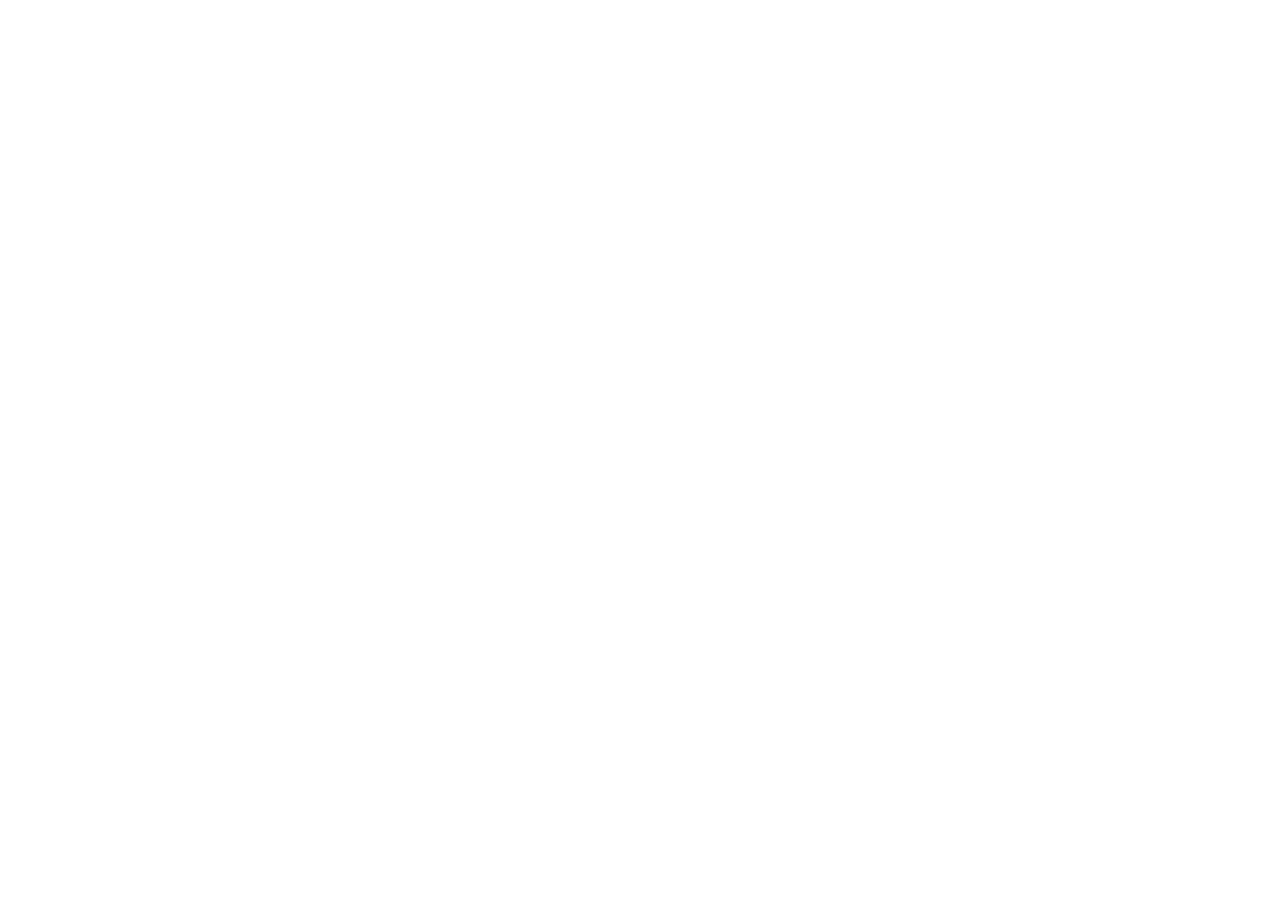
==== src/assets/code/index.html @ c5cf544b "first setup" ====
<!DOCTYPE html>
<html lang="en">
  <head>
    <meta charset="UTF-8" />
    <meta name="viewport" content="width=device-width, initial-scale=1.0" />
    <title>Document</title>
  </head>
  <body></body>
</html>
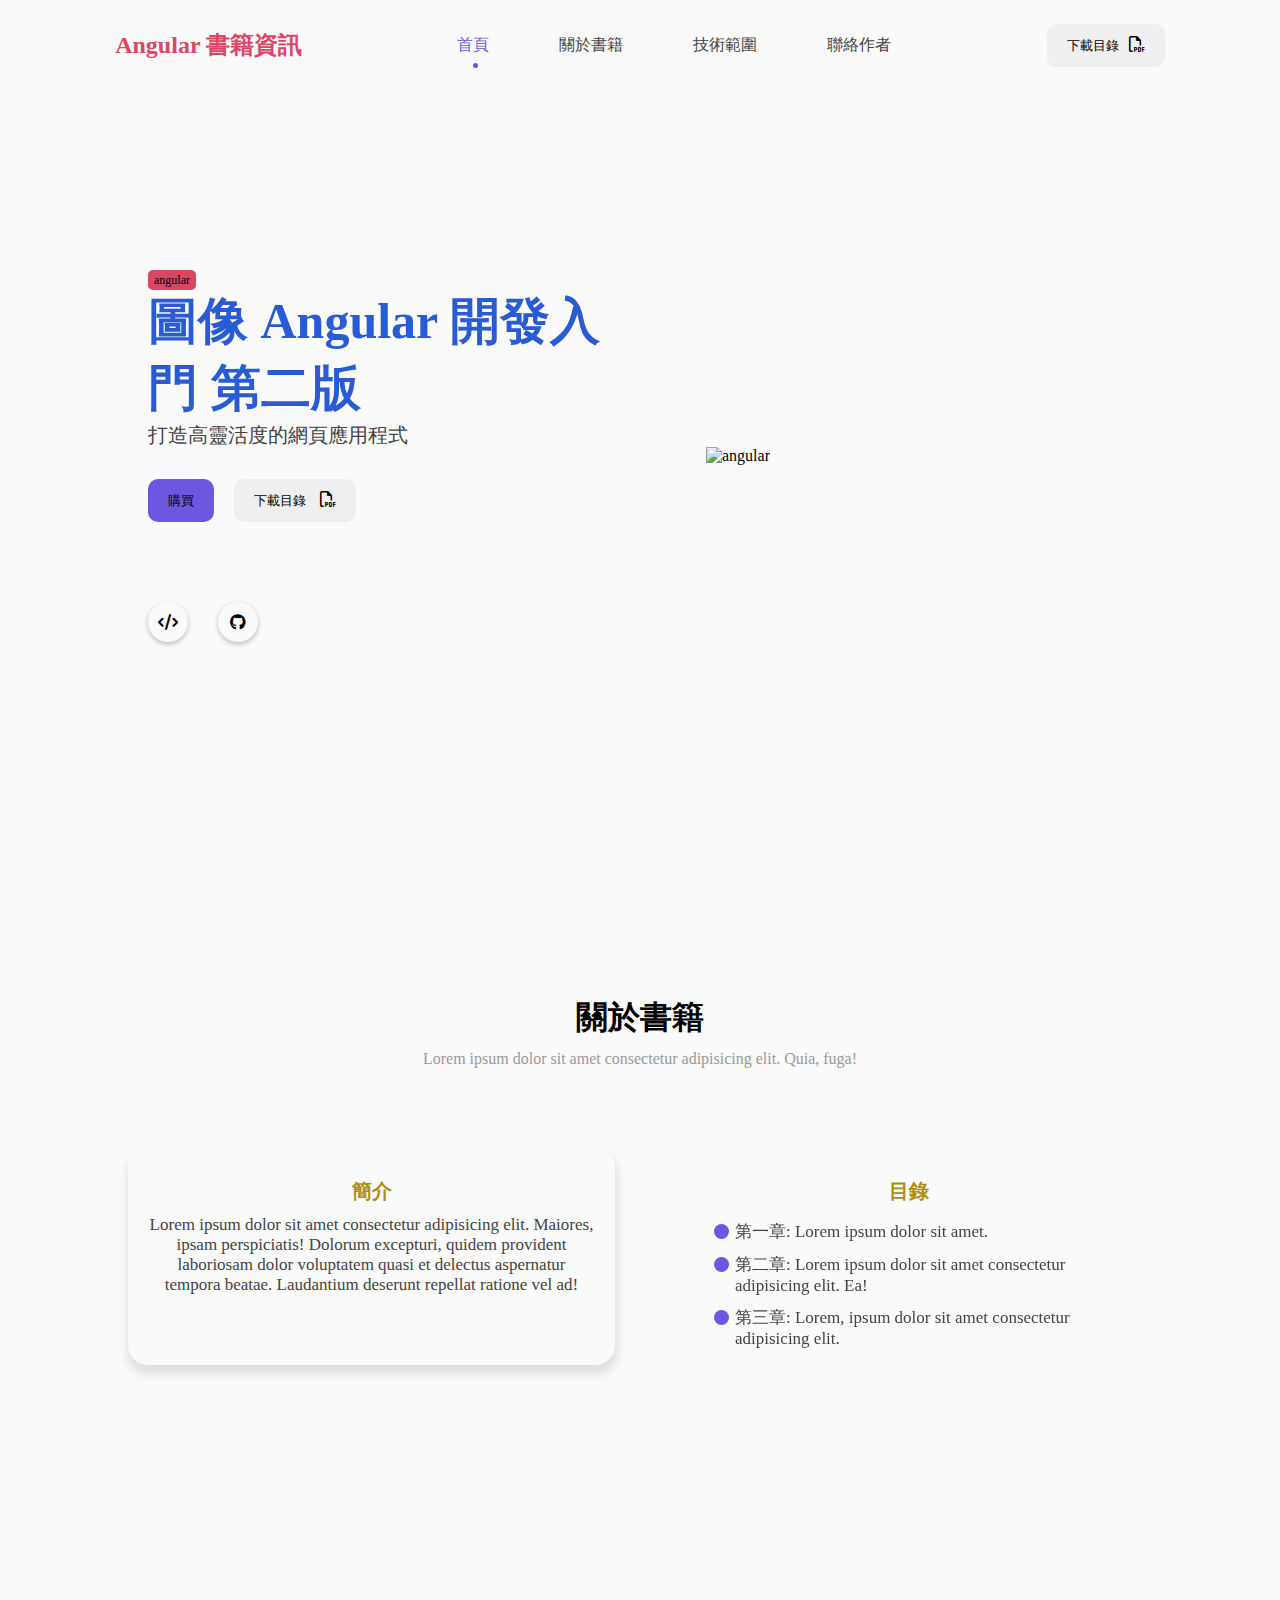
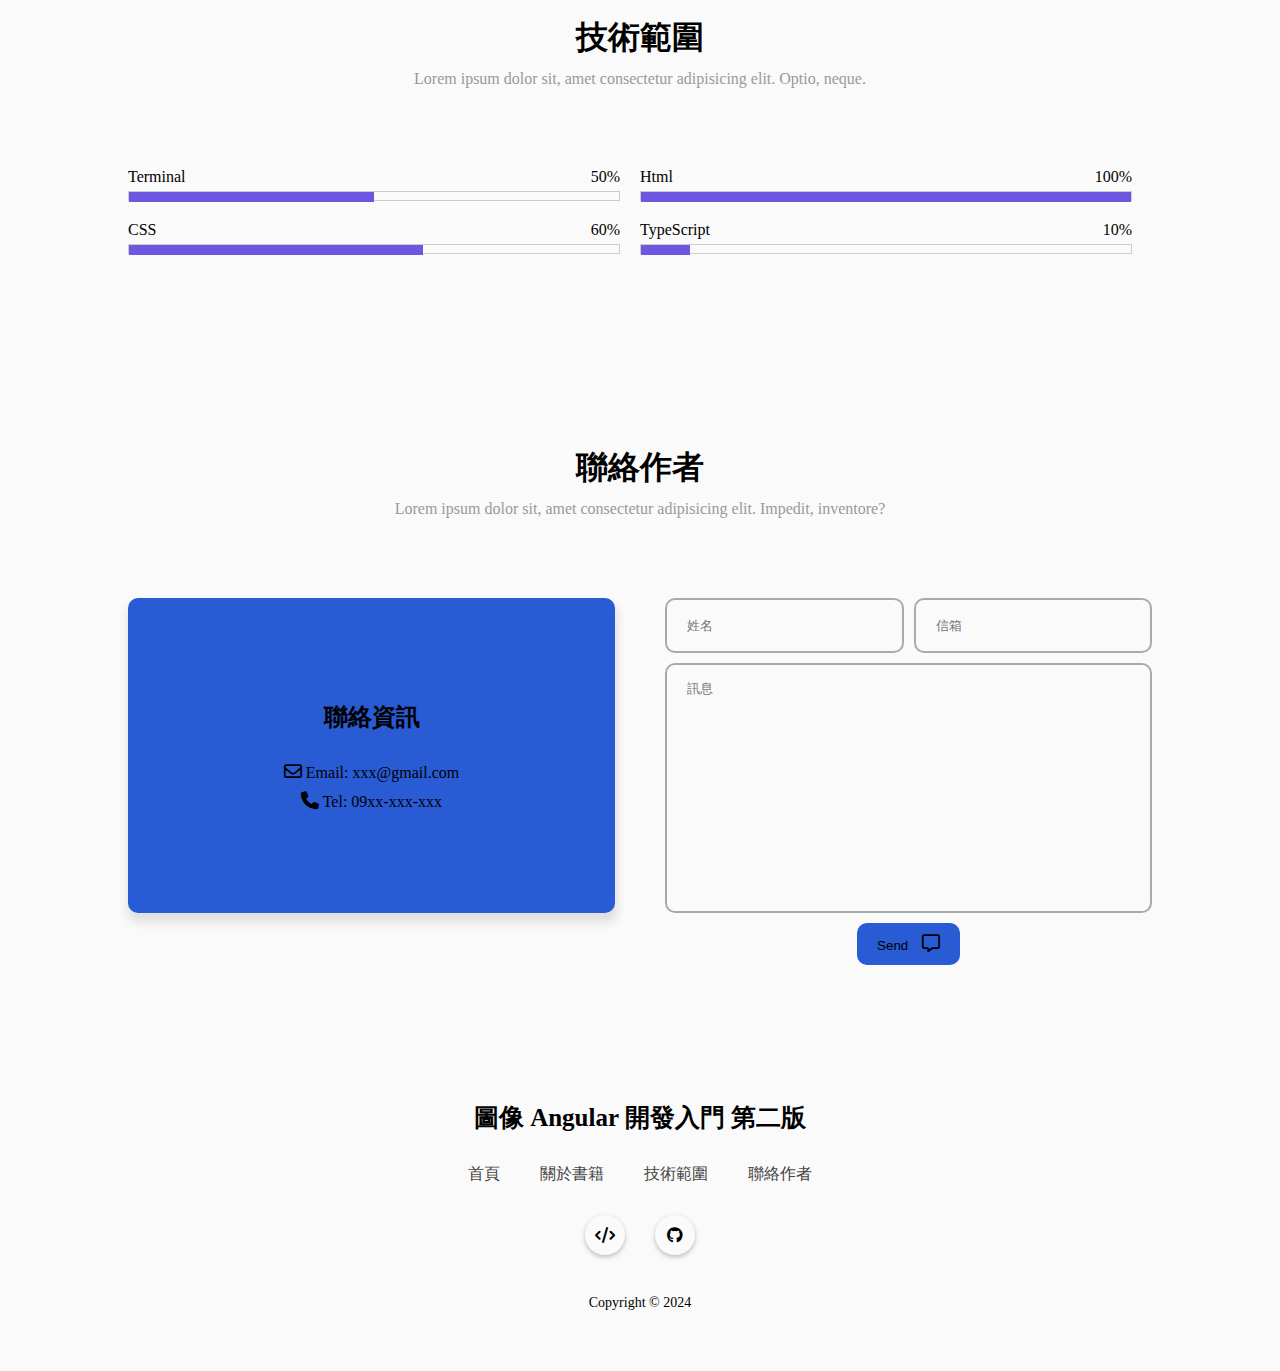
==== commit 010cb323: "copy from 課堂做的code" ====
--- a/src/assets/code/index.html
+++ b/src/assets/code/index.html
@@ -3,7 +3,167 @@
   <head>
     <meta charset="UTF-8" />
     <meta name="viewport" content="width=device-width, initial-scale=1.0" />
-    <title>Document</title>
+    <link rel="stylesheet" href="./style.min.css" />
+    <link rel="stylesheet" href="https://cdnjs.cloudflare.com/ajax/libs/font-awesome/6.6.0/css/all.min.css" />
+    <title>Angular 書籍資訊</title>
   </head>
-  <body></body>
+  <body>
+    <div class="container">
+      <nav id="header">
+        <div class="nav-logo">Angular 書籍資訊</div>
+        <ul class="nav-menu">
+          <li class="nav-item">
+            <a href="#home" class="nav-link active-link">首頁</a>
+          </li>
+          <li class="nav-item">
+            <a href="#book" class="nav-link">關於書籍</a>
+          </li>
+          <li class="nav-item">
+            <a href="#skill" class="nav-link">技術範圍</a>
+          </li>
+          <li class="nav-item">
+            <a href="#contact" class="nav-link">聯絡作者</a>
+          </li>
+        </ul>
+        <div>
+          <button class="btn">下載目錄<i class="fa-regular fa-file-pdf"></i></button>
+        </div>
+      </nav>
+      <main class="wrapper">
+        <section id="home" class="home-box">
+          <div class="home-text">
+            <div class="tag"><span>angular</span></div>
+            <div class="name">圖像 Angular 開發入門 第二版</div>
+            <div class="subtitle">打造高靈活度的網頁應用程式</div>
+            <div class="text-btn">
+              <button type="button" class="btn blue-btn">購買</button>
+              <button type="button" class="btn">下載目錄 <i class="fa-regular fa-file-pdf"></i></button>
+            </div>
+            <div class="icons">
+              <div class="icon"><i class="fa-solid fa-code"></i></div>
+              <div class="icon"><i class="fa-brands fa-github"></i></div>
+            </div>
+          </div>
+          <div class="home-image">
+            <div class="image">
+              <img src="./assets/images/angular.jpg" alt="angular" />
+            </div>
+          </div>
+        </section>
+        <section id="book" class="section">
+          <div class="top-header">
+            <h1>關於書籍</h1>
+            <span>Lorem ipsum dolor sit amet consectetur adipisicing elit. Quia, fuga!</span>
+          </div>
+          <div class="about-container">
+            <div class="introduce">
+              <div class="card">
+                <h3>簡介</h3>
+                <div>
+                  Lorem ipsum dolor sit amet consectetur adipisicing elit. Maiores, ipsam perspiciatis! Dolorum excepturi, quidem provident
+                  laboriosam dolor voluptatem quasi et delectus aspernatur tempora beatae. Laudantium deserunt repellat ratione vel ad!
+                </div>
+              </div>
+            </div>
+            <div class="contents">
+              <div class="list">
+                <h3>目錄</h3>
+                <div class="item">第一章: Lorem ipsum dolor sit amet.</div>
+                <div class="item">第二章: Lorem ipsum dolor sit amet consectetur adipisicing elit. Ea!</div>
+                <div class="item">第三章: Lorem, ipsum dolor sit amet consectetur adipisicing elit.</div>
+              </div>
+            </div>
+          </div>
+        </section>
+        <section id="skill" class="section">
+          <div class="top-header">
+            <h1>技術範圍</h1>
+            <span>Lorem ipsum dolor sit, amet consectetur adipisicing elit. Optio, neque.</span>
+          </div>
+          <div class="skill-container">
+            <div class="skill-item">
+              <span class="skill">
+                <span>Terminal</span>
+                <span>50%</span>
+              </span>
+              <div class="progress-bar-wrap">
+                <div class="progress-bar" style="width: 50%"></div>
+              </div>
+            </div>
+            <div class="skill-item">
+              <span class="skill">
+                <span>Html</span>
+                <span>100%</span>
+              </span>
+              <div class="progress-bar-wrap">
+                <div class="progress-bar" style="width: 100%"></div>
+              </div>
+            </div>
+            <div class="skill-item">
+              <span class="skill">
+                <span>CSS</span>
+                <span>60%</span>
+              </span>
+              <div class="progress-bar-wrap">
+                <div class="progress-bar" style="width: 60%"></div>
+              </div>
+            </div>
+            <div class="skill-item">
+              <span class="skill">
+                <span>TypeScript</span>
+                <span>10%</span>
+              </span>
+              <div class="progress-bar-wrap">
+                <div class="progress-bar" style="width: 10%"></div>
+              </div>
+            </div>
+          </div>
+        </section>
+        <section id="contact" class="section">
+          <div class="top-header">
+            <h1>聯絡作者</h1>
+            <span>Lorem ipsum dolor sit, amet consectetur adipisicing elit. Impedit, inventore?</span>
+          </div>
+          <div class="contact-container">
+            <div class="info">
+              <div class="contact-info">
+                <h2>聯絡資訊</h2>
+                <div><i class="fa-regular fa-envelope"></i> Email: xxx@gmail.com</div>
+                <div><i class="fa-solid fa-phone"></i> Tel: 09xx-xxx-xxx</div>
+              </div>
+            </div>
+            <div class="form">
+              <input type="text" placeholder="姓名" />
+              <input type="email" placeholder="信箱" />
+              <textarea placeholder="訊息"></textarea>
+              <button type="button" class="btn">Send <i class="fa-regular fa-message"></i></button>
+            </div>
+          </div>
+        </section>
+      </main>
+      <footer>
+        <div class="top-footer">圖像 Angular 開發入門 第二版</div>
+        <ul class="footer-menu">
+          <li class="menu-item">
+            <a href="#home">首頁</a>
+          </li>
+          <li class="menu-item">
+            <a href="#book">關於書籍</a>
+          </li>
+          <li class="menu-item">
+            <a href="#skill">技術範圍</a>
+          </li>
+          <li class="menu-item">
+            <a href="#contact">聯絡作者</a>
+          </li>
+        </ul>
+        <div class="footer-icons">
+          <div class="icon"><i class="fa-solid fa-code"></i></div>
+          <div class="icon"><i class="fa-brands fa-github"></i></div>
+        </div>
+        <div class="bottom-footer">Copyright &copy; 2024</div>
+      </footer>
+    </div>
+    <script src="./main.js"></script>
+  </body>
 </html>
--- a/src/assets/code/style.min.css
+++ b/src/assets/code/style.min.css
@@ -0,0 +1 @@
+nav{background-color:var(--body-color);position:fixed;width:100%;height:90px;line-height:90px;padding-inline:9vw;display:flex;justify-content:space-between}nav .nav-logo{font-size:24px;font-weight:600;color:var(--logo-color)}nav ul{display:flex;list-style:none}nav ul .nav-link{text-decoration:none;color:var(--text-color);font-weight:500;padding-inline:15px;margin-inline:20px}nav ul .active-link{position:relative;color:var(--first-color)}nav ul .active-link::after{position:absolute;content:"";width:5px;height:5px;background-color:var(--first-color);left:50%;bottom:-15px;border-radius:50%}.btn{font-weight:500;padding:12px 20px;background-color:#efefef;border:none;border-radius:10px;cursor:pointer}.btn:hover{background-color:var(--second-color);color:var(--withe-color)}.btn>i{margin-left:10px}.home-text{padding-left:20px;min-height:80vh;width:50%;display:flex;flex-direction:column;justify-content:center}.home-text .tag>span{background-color:var(--logo-color);color:var(--white-color);padding:3px 6px;font-size:12px;border-radius:5px}.home-text .name{font-size:50px;font-weight:600;color:var(--third-color)}.home-text .subtitle{font-size:20px;margin-bottom:30px;color:var(--text-color)}.home-text .text-btn{display:flex;gap:20px}.home-text .text-btn>.blue-btn{background-color:var(--first-color);color:var(--white-color)}.home-text .text-btn>.blue-btn:hover{background-color:var(--first-color-hover)}.home-text .icons{display:flex;margin-top:5em;gap:30px}.home-image{display:flex;justify-content:right;align-items:center;width:50%;min-height:80vh}.home-image .image{width:380px;margin:0 auto;overflow:hidden}.home-image .image img{width:380px}.about-container{display:flex;justify-content:space-between;width:100%;gap:50px}.about-container .introduce,.about-container .contents{width:50%}.about-container h3{margin-bottom:10px;font-size:20px;font-weight:600;color:var(--second-color)}.about-container .card{display:flex;align-items:center;flex-direction:column;padding:30px 20px 70px;width:100%;background-color:var(--white-color);border-radius:20px;box-shadow:1px 8px 10px 2px var(--first-shadow-color)}.about-container .card div{text-align:center;font-size:17px;color:var(--text-color)}.about-container .list{display:flex;flex-direction:column;padding:30px 65px 70px;width:100%}.about-container .list h3{text-align:center}.about-container .list .item{font-size:17px;padding:5px;color:var(--text-color);position:relative}.about-container .list .item::before{box-sizing:border-box;content:"";position:absolute;top:9px;left:-16px;width:15px;height:15px;border-radius:50px;background-color:var(--first-color)}.skill-container{display:flex;width:100%;gap:20px;flex-wrap:wrap}.skill-container .skill-item{flex-basis:calc(50% - 20px);display:flex;flex-direction:column;gap:5px}.skill-container .skill-item .skill{display:flex;justify-content:space-between;align-items:center}.skill-container .skill-item .progress-bar-wrap{height:10px;border:1px solid #ccc}.skill-container .skill-item .progress-bar-wrap .progress-bar{height:10px;background-color:var(--first-color)}.contact-container{display:flex;justify-content:space-between;width:100%;gap:50px}.contact-container .info,.contact-container .form{width:50%}.contact-container .contact-info{display:flex;flex-direction:column;justify-content:center;align-items:center;padding:20px 30px;width:100%;height:315px;background-color:var(--third-color);color:var(--white-color);border-radius:10px;gap:10px;box-shadow:1px 8px 10px 2px var(--first-shadow-color)}.contact-container .contact-info>h2{margin-bottom:20px}.contact-container .contact-info i{font-size:18px}.contact-container .form{display:grid;grid-template-columns:repeat(2, 1fr);grid-template-rows:55px 250px 1fr;gap:10px}.contact-container .form input,.contact-container .form textarea{background:rgba(0,0,0,0);border:2px solid #aaa;border-radius:10px;padding:15px 20px;outline:none}.contact-container .form input{padding:15px 20px}.contact-container .form textarea{grid-column:1/3;resize:none}.contact-container .form .btn{margin:0 auto;grid-column:1/3;background-color:var(--third-color);color:var(--white-color)}.contact-container .form .btn i{font-size:18px}footer{display:flex;justify-content:center;align-items:center;flex-direction:column;row-gap:30px;padding-block:40px 60px}footer .top-footer{font-size:25px;font-weight:600}footer .footer-menu{display:flex}footer .footer-menu .menu-item{list-style:none}footer .footer-menu .menu-item a{text-decoration:none;color:var(--text-color);font-weight:500;margin-inline:20px}footer .footer-icons{display:flex;gap:30px}footer .bottom-footer{font-size:14px;margin-top:10px}:root{--body-color: rgb(250, 250, 250);--logo-color: rgb(218, 70, 102);--withe-color: rgb(255, 255, 255);--text-color: rgb(68, 68, 68);--first-color: rgb(110, 87, 224);--first-color-hover: rgb(40, 91, 212);--first-shadow-color: rgba(0, 0, 0, 0.1);--second-color: rgb(170, 142, 18);--third-color: rgb(40, 91, 212)}html{scroll-behavior:smooth}body{background-color:var(--body-color)}body .container{width:100%}*{margin:0;padding:0;box-sizing:border-box}.wrapper{padding-inline:10vw}.wrapper .home-box{display:flex;padding-block:6em;height:100vh;min-height:700px}.wrapper .section{padding-block:6em}.wrapper .section .top-header{text-align:center;margin-bottom:5em}.wrapper .section .top-header h1{font-weight:600;margin-bottom:10px}.wrapper .section .top-header span{color:#999}i{font-size:16px}.icon{display:flex;justify-content:center;align-items:center;width:40px;height:40px;border-radius:50%;box-shadow:0px 2px 5px 0px rgba(0,0,0,.25);cursor:pointer}/*# sourceMappingURL=style.min.css.map */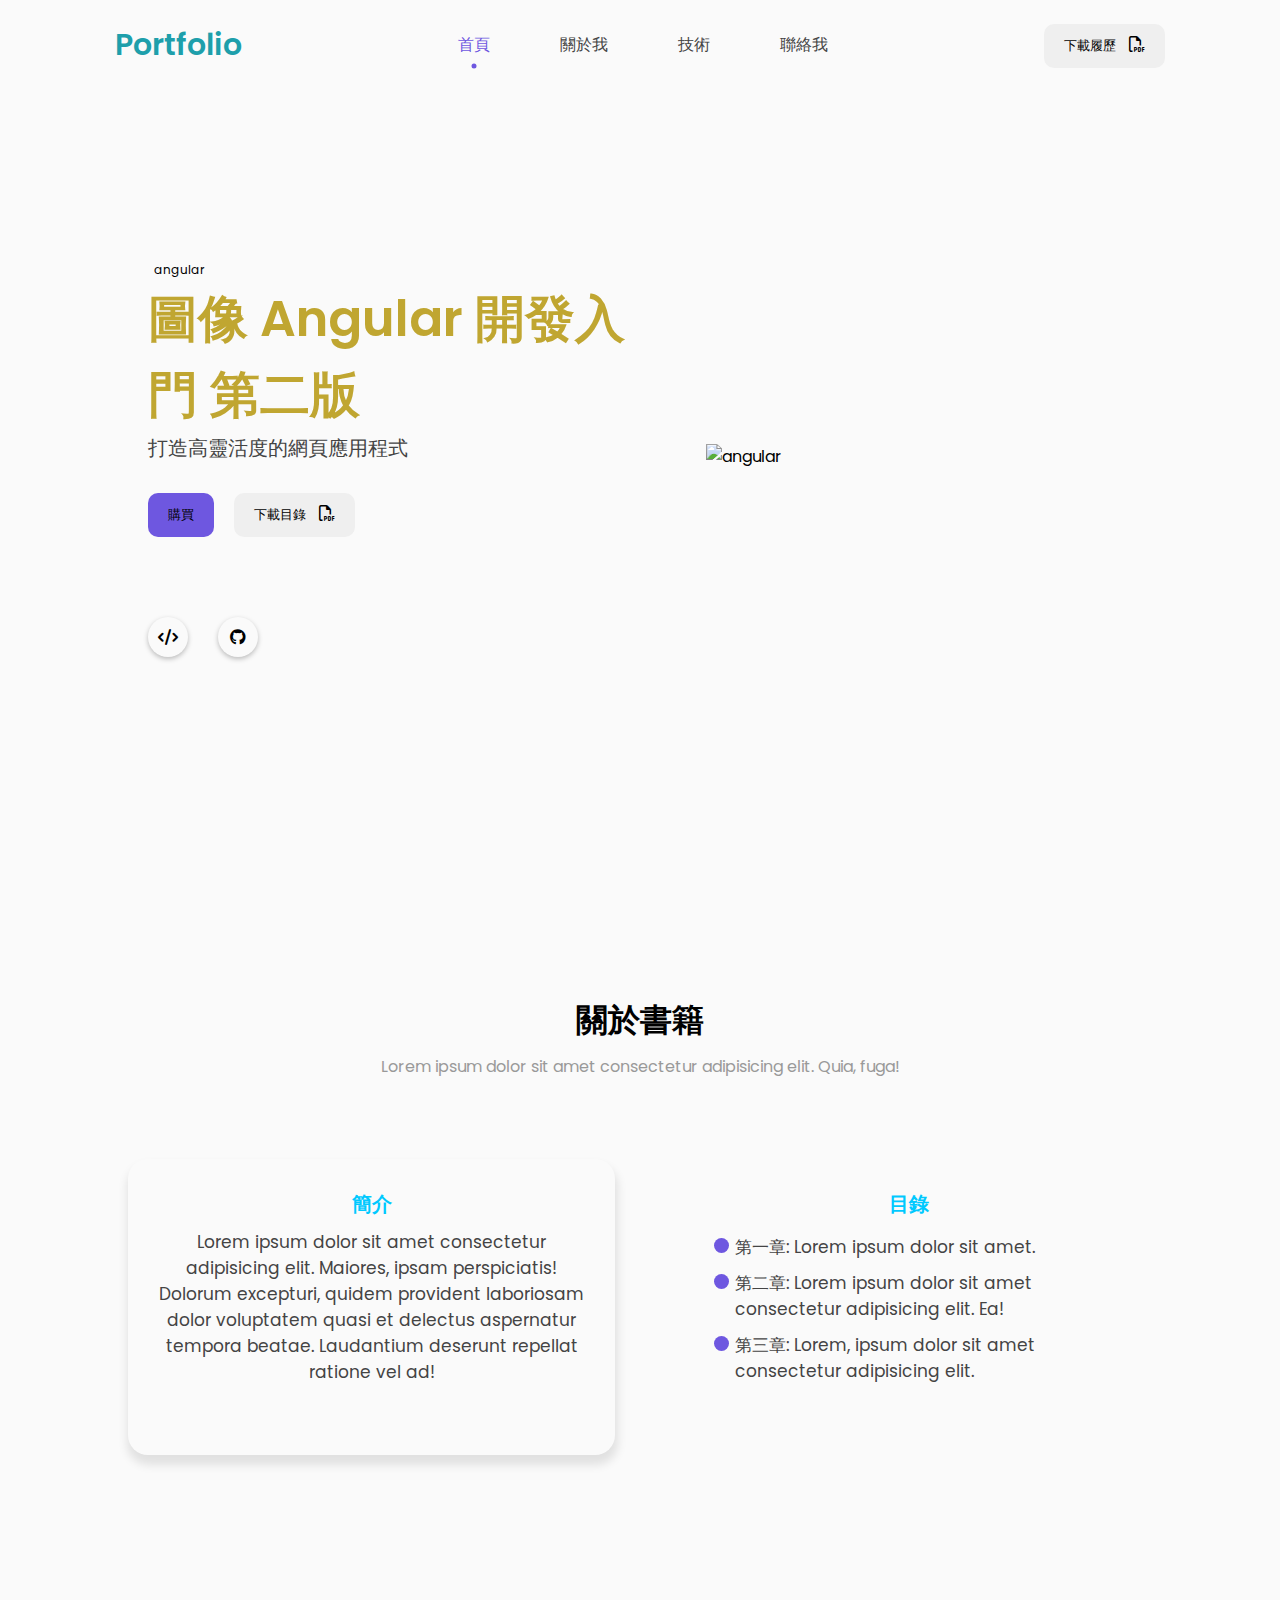
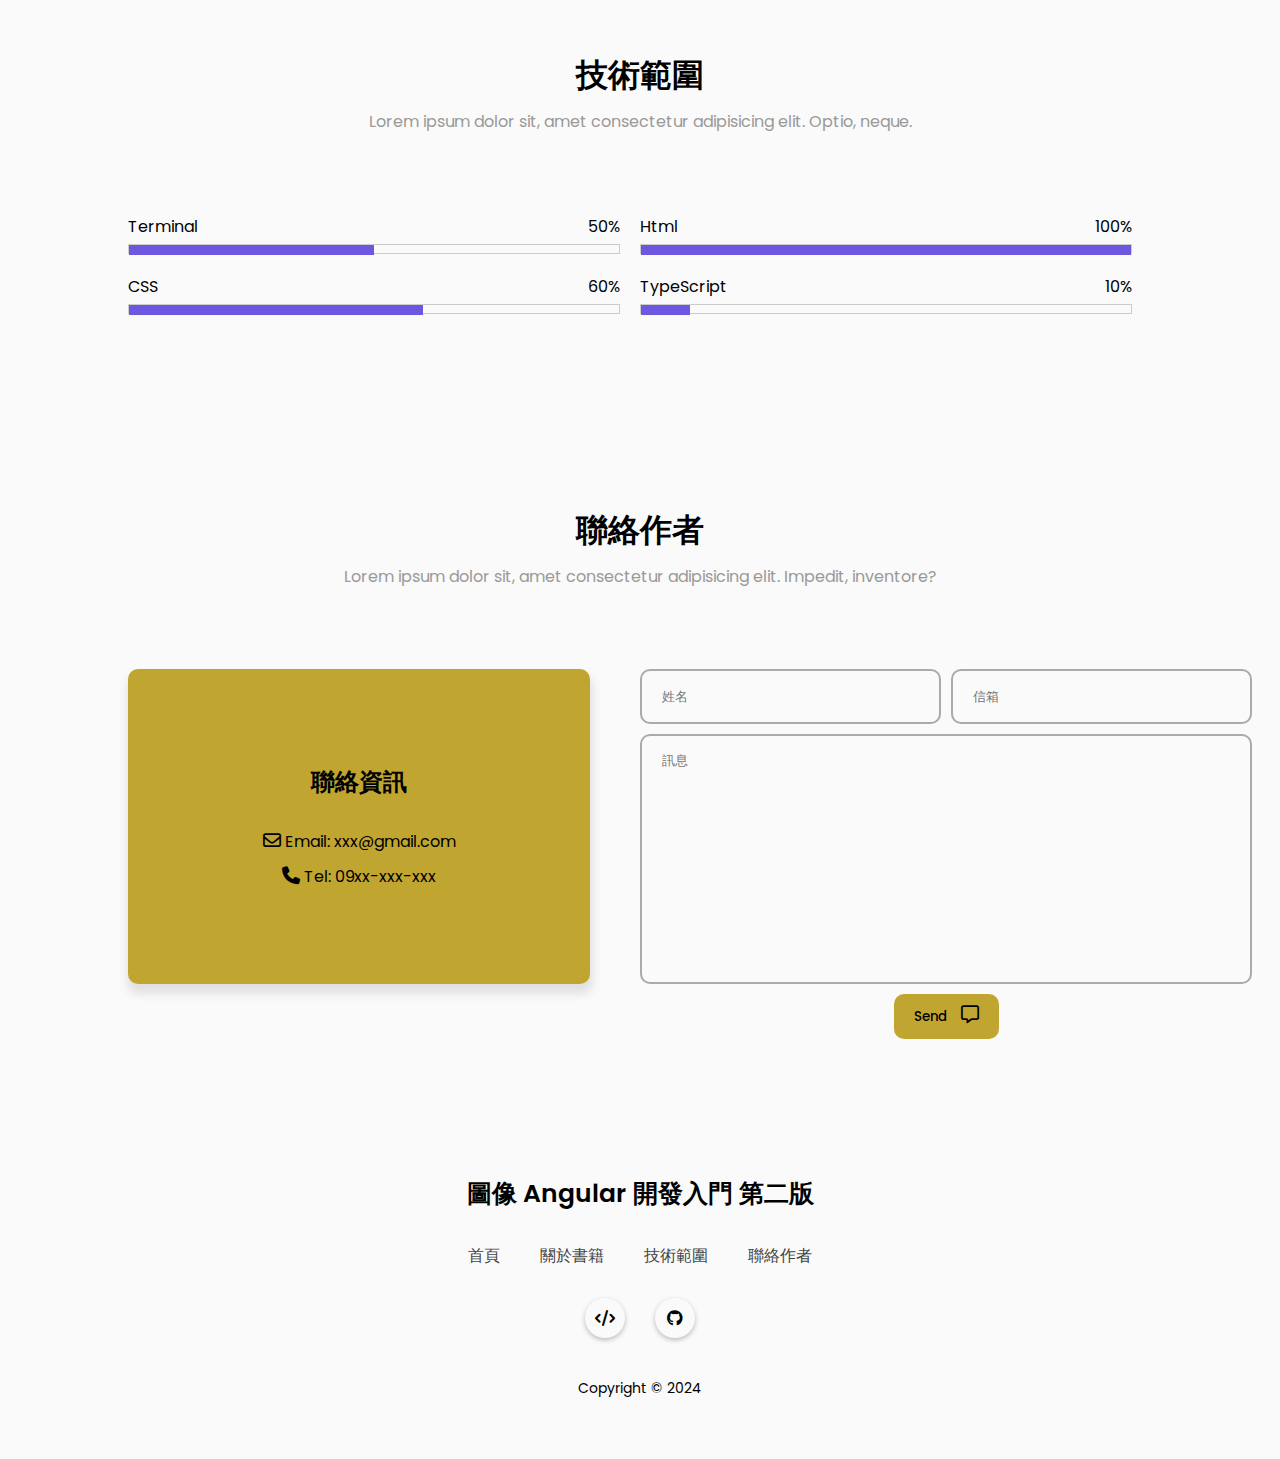
==== commit b6d23d23: "導覽列" ====
--- a/src/assets/code/index.html
+++ b/src/assets/code/index.html
@@ -5,28 +5,32 @@
     <meta name="viewport" content="width=device-width, initial-scale=1.0" />
     <link rel="stylesheet" href="./style.min.css" />
     <link rel="stylesheet" href="https://cdnjs.cloudflare.com/ajax/libs/font-awesome/6.6.0/css/all.min.css" />
-    <title>Angular 書籍資訊</title>
+    <title>張韶芸個人網站</title>
   </head>
   <body>
     <div class="container">
       <nav id="header">
-        <div class="nav-logo">Angular 書籍資訊</div>
-        <ul class="nav-menu">
-          <li class="nav-item">
-            <a href="#home" class="nav-link active-link">首頁</a>
-          </li>
-          <li class="nav-item">
-            <a href="#book" class="nav-link">關於書籍</a>
-          </li>
-          <li class="nav-item">
-            <a href="#skill" class="nav-link">技術範圍</a>
-          </li>
-          <li class="nav-item">
-            <a href="#contact" class="nav-link">聯絡作者</a>
-          </li>
-        </ul>
+        <div class="nav-logo">
+          <p class="nav-name">Portfolio</p>
+        </div>
         <div>
-          <button class="btn">下載目錄<i class="fa-regular fa-file-pdf"></i></button>
+          <ul class="nav-menu">
+            <li class="nav-item">
+              <a href="#home" class="nav-link active-link">首頁</a>
+            </li>
+            <li class="nav-item">
+              <a href="#book" class="nav-link">關於我</a>
+            </li>
+            <li class="nav-item">
+              <a href="#skill" class="nav-link">技術</a>
+            </li>
+            <li class="nav-item">
+              <a href="#contact" class="nav-link">聯絡我</a>
+            </li>
+          </ul>
+        </div>
+        <div class="nav-button">
+          <button class="btn">下載履歷 <i class="fa-regular fa-file-pdf"></i></button>
         </div>
       </nav>
       <main class="wrapper">
--- a/src/assets/code/style.min.css
+++ b/src/assets/code/style.min.css
@@ -1 +1 @@
-nav{background-color:var(--body-color);position:fixed;width:100%;height:90px;line-height:90px;padding-inline:9vw;display:flex;justify-content:space-between}nav .nav-logo{font-size:24px;font-weight:600;color:var(--logo-color)}nav ul{display:flex;list-style:none}nav ul .nav-link{text-decoration:none;color:var(--text-color);font-weight:500;padding-inline:15px;margin-inline:20px}nav ul .active-link{position:relative;color:var(--first-color)}nav ul .active-link::after{position:absolute;content:"";width:5px;height:5px;background-color:var(--first-color);left:50%;bottom:-15px;border-radius:50%}.btn{font-weight:500;padding:12px 20px;background-color:#efefef;border:none;border-radius:10px;cursor:pointer}.btn:hover{background-color:var(--second-color);color:var(--withe-color)}.btn>i{margin-left:10px}.home-text{padding-left:20px;min-height:80vh;width:50%;display:flex;flex-direction:column;justify-content:center}.home-text .tag>span{background-color:var(--logo-color);color:var(--white-color);padding:3px 6px;font-size:12px;border-radius:5px}.home-text .name{font-size:50px;font-weight:600;color:var(--third-color)}.home-text .subtitle{font-size:20px;margin-bottom:30px;color:var(--text-color)}.home-text .text-btn{display:flex;gap:20px}.home-text .text-btn>.blue-btn{background-color:var(--first-color);color:var(--white-color)}.home-text .text-btn>.blue-btn:hover{background-color:var(--first-color-hover)}.home-text .icons{display:flex;margin-top:5em;gap:30px}.home-image{display:flex;justify-content:right;align-items:center;width:50%;min-height:80vh}.home-image .image{width:380px;margin:0 auto;overflow:hidden}.home-image .image img{width:380px}.about-container{display:flex;justify-content:space-between;width:100%;gap:50px}.about-container .introduce,.about-container .contents{width:50%}.about-container h3{margin-bottom:10px;font-size:20px;font-weight:600;color:var(--second-color)}.about-container .card{display:flex;align-items:center;flex-direction:column;padding:30px 20px 70px;width:100%;background-color:var(--white-color);border-radius:20px;box-shadow:1px 8px 10px 2px var(--first-shadow-color)}.about-container .card div{text-align:center;font-size:17px;color:var(--text-color)}.about-container .list{display:flex;flex-direction:column;padding:30px 65px 70px;width:100%}.about-container .list h3{text-align:center}.about-container .list .item{font-size:17px;padding:5px;color:var(--text-color);position:relative}.about-container .list .item::before{box-sizing:border-box;content:"";position:absolute;top:9px;left:-16px;width:15px;height:15px;border-radius:50px;background-color:var(--first-color)}.skill-container{display:flex;width:100%;gap:20px;flex-wrap:wrap}.skill-container .skill-item{flex-basis:calc(50% - 20px);display:flex;flex-direction:column;gap:5px}.skill-container .skill-item .skill{display:flex;justify-content:space-between;align-items:center}.skill-container .skill-item .progress-bar-wrap{height:10px;border:1px solid #ccc}.skill-container .skill-item .progress-bar-wrap .progress-bar{height:10px;background-color:var(--first-color)}.contact-container{display:flex;justify-content:space-between;width:100%;gap:50px}.contact-container .info,.contact-container .form{width:50%}.contact-container .contact-info{display:flex;flex-direction:column;justify-content:center;align-items:center;padding:20px 30px;width:100%;height:315px;background-color:var(--third-color);color:var(--white-color);border-radius:10px;gap:10px;box-shadow:1px 8px 10px 2px var(--first-shadow-color)}.contact-container .contact-info>h2{margin-bottom:20px}.contact-container .contact-info i{font-size:18px}.contact-container .form{display:grid;grid-template-columns:repeat(2, 1fr);grid-template-rows:55px 250px 1fr;gap:10px}.contact-container .form input,.contact-container .form textarea{background:rgba(0,0,0,0);border:2px solid #aaa;border-radius:10px;padding:15px 20px;outline:none}.contact-container .form input{padding:15px 20px}.contact-container .form textarea{grid-column:1/3;resize:none}.contact-container .form .btn{margin:0 auto;grid-column:1/3;background-color:var(--third-color);color:var(--white-color)}.contact-container .form .btn i{font-size:18px}footer{display:flex;justify-content:center;align-items:center;flex-direction:column;row-gap:30px;padding-block:40px 60px}footer .top-footer{font-size:25px;font-weight:600}footer .footer-menu{display:flex}footer .footer-menu .menu-item{list-style:none}footer .footer-menu .menu-item a{text-decoration:none;color:var(--text-color);font-weight:500;margin-inline:20px}footer .footer-icons{display:flex;gap:30px}footer .bottom-footer{font-size:14px;margin-top:10px}:root{--body-color: rgb(250, 250, 250);--logo-color: rgb(218, 70, 102);--withe-color: rgb(255, 255, 255);--text-color: rgb(68, 68, 68);--first-color: rgb(110, 87, 224);--first-color-hover: rgb(40, 91, 212);--first-shadow-color: rgba(0, 0, 0, 0.1);--second-color: rgb(170, 142, 18);--third-color: rgb(40, 91, 212)}html{scroll-behavior:smooth}body{background-color:var(--body-color)}body .container{width:100%}*{margin:0;padding:0;box-sizing:border-box}.wrapper{padding-inline:10vw}.wrapper .home-box{display:flex;padding-block:6em;height:100vh;min-height:700px}.wrapper .section{padding-block:6em}.wrapper .section .top-header{text-align:center;margin-bottom:5em}.wrapper .section .top-header h1{font-weight:600;margin-bottom:10px}.wrapper .section .top-header span{color:#999}i{font-size:16px}.icon{display:flex;justify-content:center;align-items:center;width:40px;height:40px;border-radius:50%;box-shadow:0px 2px 5px 0px rgba(0,0,0,.25);cursor:pointer}/*# sourceMappingURL=style.min.css.map */+@import"https://fonts.googleapis.com/css2?family=Poppins:wght@400;500;600;700&display=swap";nav{position:fixed;display:flex;justify-content:space-between;width:100%;height:90px;line-height:90px;background-color:var(--body-color);padding-inline:9vw;transition:.3s;z-index:100}nav .nav-logo{position:relative}nav .nav-logo span{position:absolute;top:-15px;right:20px;font-size:5em;color:var(--text-color)}nav .nav-name{font-size:30px;font-weight:600;color:var(--text-color-second)}nav ul{display:flex;list-style:none;position:relative}nav ul .nav-link{text-decoration:none;color:var(--text-color);font-weight:500;padding-inline:15px;margin-inline:20px}nav ul .active-link{position:relative;color:var(--first-color);transition:.3}nav ul .active-link::after{content:"";position:absolute;left:50%;bottom:-15px;transform:translate(-50%, -50%);width:5px;height:5px;background-color:var(--first-color);border-radius:50%}.btn{font-weight:500;padding:12px 20px;background-color:#efefef;border:none;border-radius:10px;cursor:pointer;transition:.4s}.btn:hover{background-color:var(--second-color);color:var(--withe-color)}.btn>i{margin-left:10px}.home-text{padding-left:20px;min-height:80vh;width:50%;display:flex;flex-direction:column;justify-content:center}.home-text .tag>span{background-color:var(--logo-color);color:var(--white-color);padding:3px 6px;font-size:12px;border-radius:5px}.home-text .name{font-size:50px;font-weight:600;color:var(--third-color)}.home-text .subtitle{font-size:20px;margin-bottom:30px;color:var(--text-color)}.home-text .text-btn{display:flex;gap:20px}.home-text .text-btn>.blue-btn{background-color:var(--first-color);color:var(--white-color)}.home-text .text-btn>.blue-btn:hover{background-color:var(--first-color-hover)}.home-text .icons{display:flex;margin-top:5em;gap:30px}.home-image{display:flex;justify-content:right;align-items:center;width:50%;min-height:80vh}.home-image .image{width:380px;margin:0 auto;overflow:hidden}.home-image .image img{width:380px}.about-container{display:flex;justify-content:space-between;width:100%;gap:50px}.about-container .introduce,.about-container .contents{width:50%}.about-container h3{margin-bottom:10px;font-size:20px;font-weight:600;color:var(--second-color)}.about-container .card{display:flex;align-items:center;flex-direction:column;padding:30px 20px 70px;width:100%;background-color:var(--white-color);border-radius:20px;box-shadow:1px 8px 10px 2px var(--first-shadow-color)}.about-container .card div{text-align:center;font-size:17px;color:var(--text-color)}.about-container .list{display:flex;flex-direction:column;padding:30px 65px 70px;width:100%}.about-container .list h3{text-align:center}.about-container .list .item{font-size:17px;padding:5px;color:var(--text-color);position:relative}.about-container .list .item::before{box-sizing:border-box;content:"";position:absolute;top:9px;left:-16px;width:15px;height:15px;border-radius:50px;background-color:var(--first-color)}.skill-container{display:flex;width:100%;gap:20px;flex-wrap:wrap}.skill-container .skill-item{flex-basis:calc(50% - 20px);display:flex;flex-direction:column;gap:5px}.skill-container .skill-item .skill{display:flex;justify-content:space-between;align-items:center}.skill-container .skill-item .progress-bar-wrap{height:10px;border:1px solid #ccc}.skill-container .skill-item .progress-bar-wrap .progress-bar{height:10px;background-color:var(--first-color)}.contact-container{display:flex;justify-content:space-between;width:100%;gap:50px}.contact-container .info,.contact-container .form{width:50%}.contact-container .contact-info{display:flex;flex-direction:column;justify-content:center;align-items:center;padding:20px 30px;width:100%;height:315px;background-color:var(--third-color);color:var(--white-color);border-radius:10px;gap:10px;box-shadow:1px 8px 10px 2px var(--first-shadow-color)}.contact-container .contact-info>h2{margin-bottom:20px}.contact-container .contact-info i{font-size:18px}.contact-container .form{display:grid;grid-template-columns:repeat(2, 1fr);grid-template-rows:55px 250px 1fr;gap:10px}.contact-container .form input,.contact-container .form textarea{background:rgba(0,0,0,0);border:2px solid #aaa;border-radius:10px;padding:15px 20px;outline:none}.contact-container .form input{padding:15px 20px}.contact-container .form textarea{grid-column:1/3;resize:none}.contact-container .form .btn{margin:0 auto;grid-column:1/3;background-color:var(--third-color);color:var(--white-color)}.contact-container .form .btn i{font-size:18px}footer{display:flex;justify-content:center;align-items:center;flex-direction:column;row-gap:30px;padding-block:40px 60px}footer .top-footer{font-size:25px;font-weight:600}footer .footer-menu{display:flex}footer .footer-menu .menu-item{list-style:none}footer .footer-menu .menu-item a{text-decoration:none;color:var(--text-color);font-weight:500;margin-inline:20px}footer .footer-icons{display:flex;gap:30px}footer .bottom-footer{font-size:14px;margin-top:10px}:root{--body-color: rgb(250, 250, 250);--withe-color: rgb(255, 255, 255);--text-color: rgb(68, 68, 68);--text-color-second: rgb(30, 159, 171);--first-color: rgb(110, 87, 224);--first-color-hover: rgb(40, 91, 212);--first-shadow-color: rgba(0, 0, 0, 0.1);--second-color: rgb(0, 201, 255);--third-color: rgb(192, 166, 49)}*{margin:0;padding:0;box-sizing:border-box;font-family:"Poppins",sans-serif}html{scroll-behavior:smooth}::-webkit-scrollbar{width:10px;border-radius:25px}::-webkit-scrollbar-track{background:#f1f1f1}::-webkit-scrollbar-thumb{background:#ccc;border-radius:30px}::-webkit-scrollbar-thumb:hover{background:#bbb}body{background-color:var(--body-color)}body .container{width:100%}*{margin:0;padding:0;box-sizing:border-box}.wrapper{padding-inline:10vw}.wrapper .home-box{display:flex;padding-block:6em;height:100vh;min-height:700px}.wrapper .section{padding-block:6em}.wrapper .section .top-header{text-align:center;margin-bottom:5em}.wrapper .section .top-header h1{font-weight:600;margin-bottom:10px}.wrapper .section .top-header span{color:#999}i{font-size:16px}.icon{display:flex;justify-content:center;align-items:center;width:40px;height:40px;border-radius:50%;box-shadow:0px 2px 5px 0px rgba(0,0,0,.25);cursor:pointer}/*# sourceMappingURL=style.min.css.map */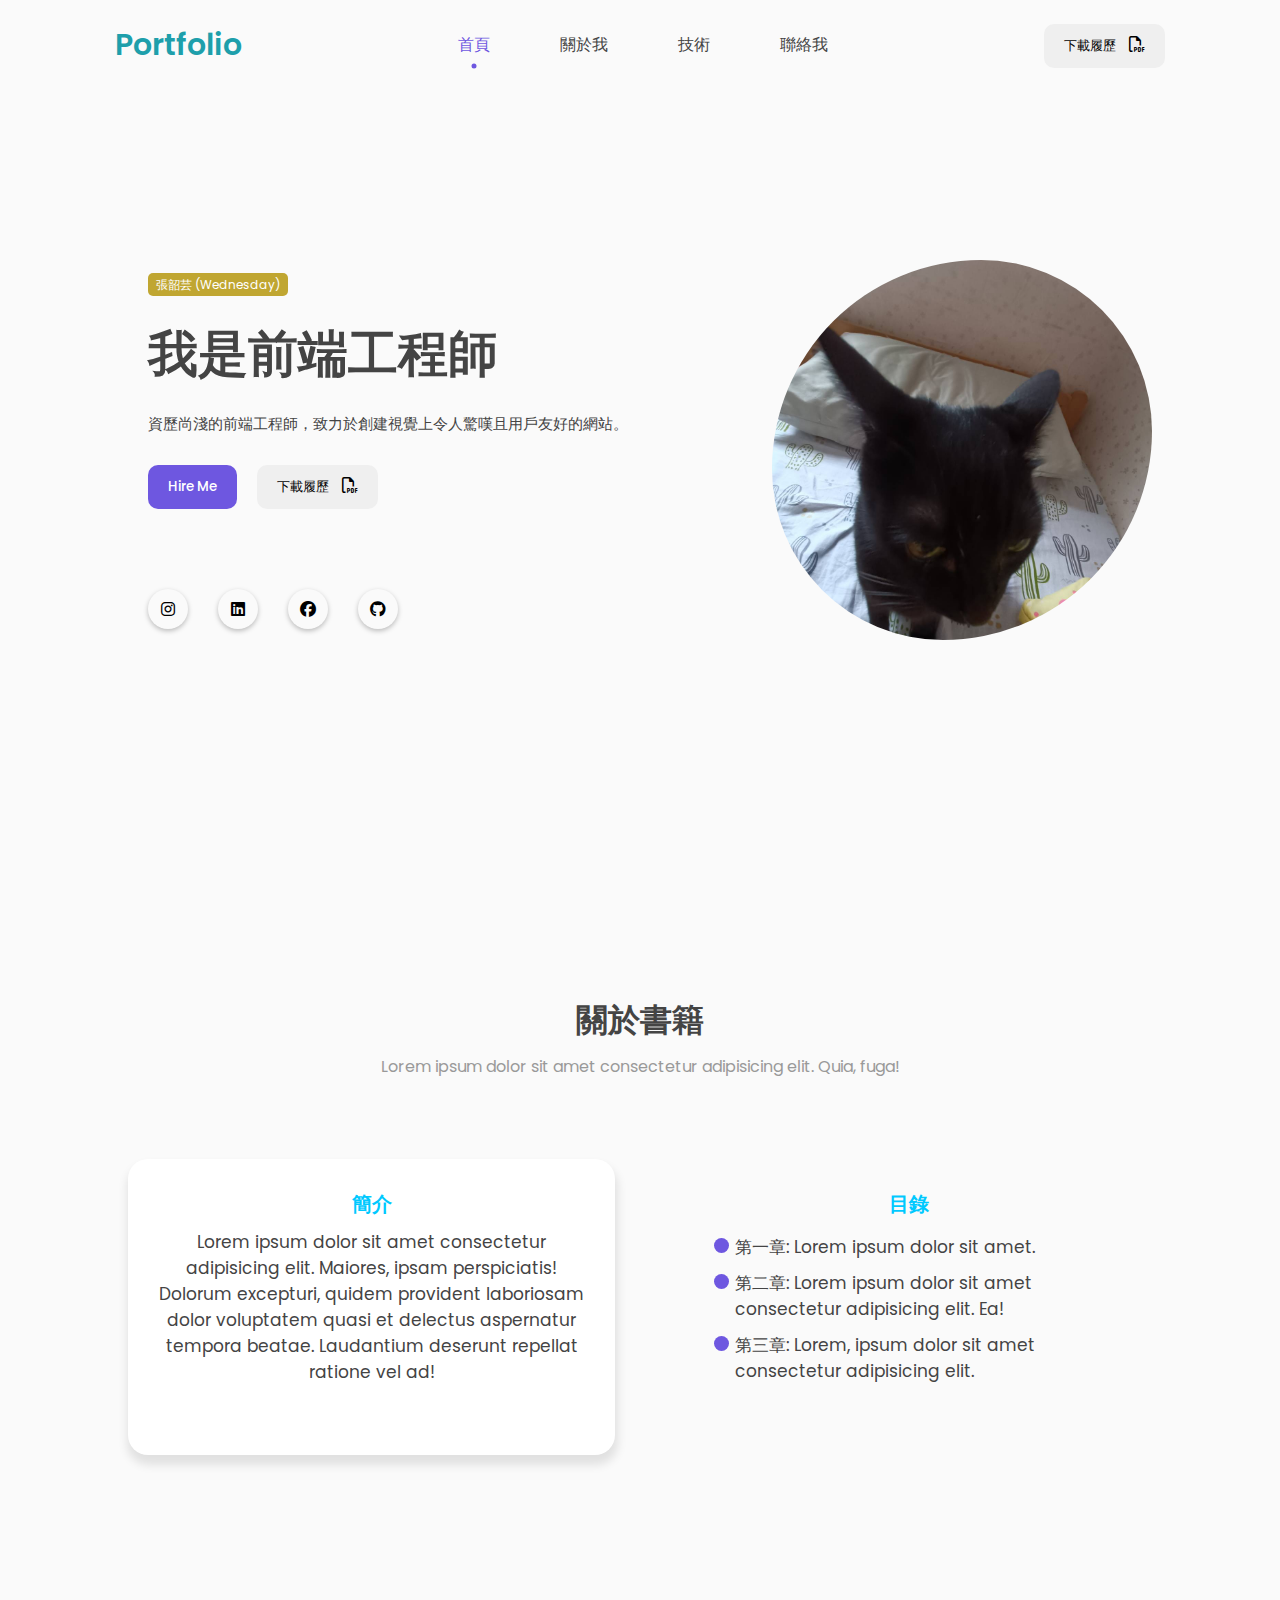
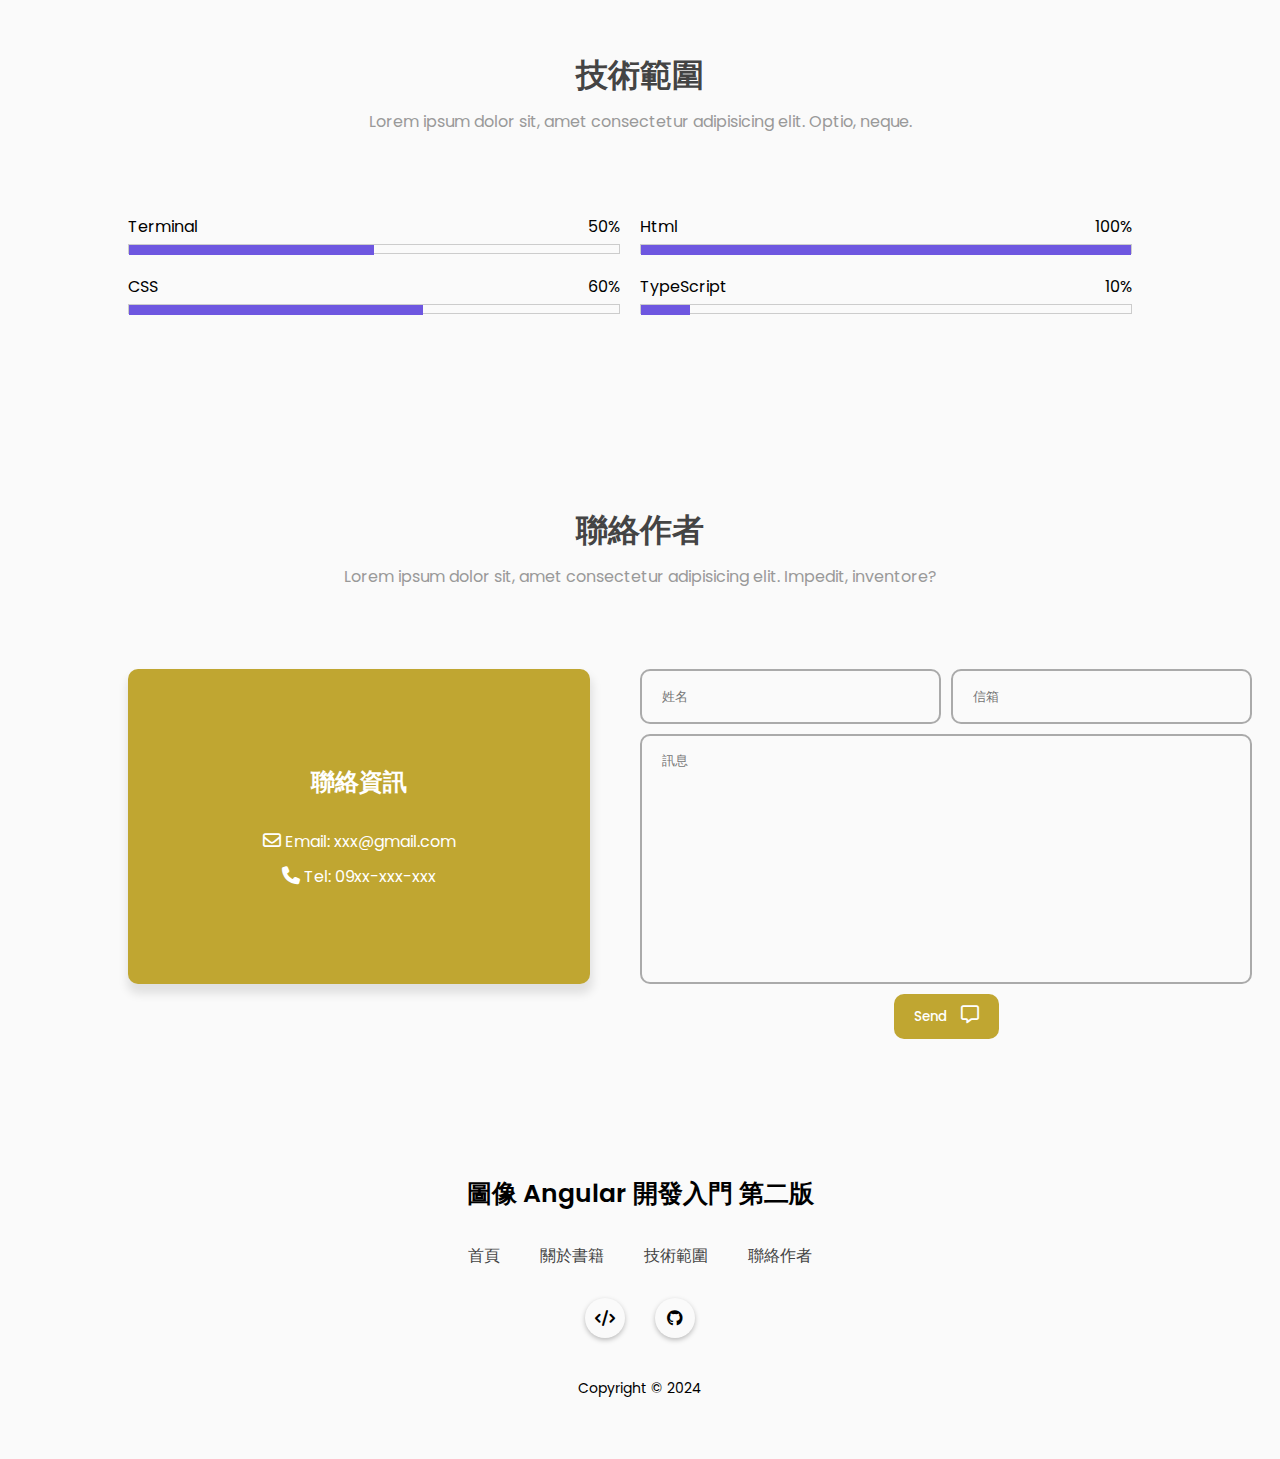
==== commit cc3320a5: "首頁" ====
--- a/src/assets/code/index.html
+++ b/src/assets/code/index.html
@@ -36,21 +36,29 @@
       <main class="wrapper">
         <section id="home" class="home-box">
           <div class="home-text">
-            <div class="tag"><span>angular</span></div>
-            <div class="name">圖像 Angular 開發入門 第二版</div>
-            <div class="subtitle">打造高靈活度的網頁應用程式</div>
-            <div class="text-btn">
-              <button type="button" class="btn blue-btn">購買</button>
-              <button type="button" class="btn">下載目錄 <i class="fa-regular fa-file-pdf"></i></button>
+            <div class="home-text-card">
+              <span>張韶芸 (Wednesday)</span>
+            </div>
+            <div class="home-name">
+              <p>我是前端工程師</p>
+            </div>
+            <div class="home-text-info">
+              <p>資歷尚淺的前端工程師，致力於創建視覺上令人驚嘆且用戶友好的網站。</p>
+            </div>
+            <div class="home-text-btn">
+              <button class="btn blue-btn">Hire Me</button>
+              <button class="btn">下載履歷 <i class="fa-regular fa-file-pdf"></i></button>
             </div>
             <div class="icons">
-              <div class="icon"><i class="fa-solid fa-code"></i></div>
+              <div class="icon"><i class="fa-brands fa-instagram"></i></div>
+              <div class="icon"><i class="fa-brands fa-linkedin"></i></div>
+              <div class="icon"><i class="fa-brands fa-facebook"></i></div>
               <div class="icon"><i class="fa-brands fa-github"></i></div>
             </div>
           </div>
           <div class="home-image">
             <div class="image">
-              <img src="./assets/images/angular.jpg" alt="angular" />
+              <img src="/src/assets/images/lulu.jpg" alt="Picture" />
             </div>
           </div>
         </section>
--- a/src/assets/code/style.min.css
+++ b/src/assets/code/style.min.css
@@ -1 +1 @@
-@import"https://fonts.googleapis.com/css2?family=Poppins:wght@400;500;600;700&display=swap";nav{position:fixed;display:flex;justify-content:space-between;width:100%;height:90px;line-height:90px;background-color:var(--body-color);padding-inline:9vw;transition:.3s;z-index:100}nav .nav-logo{position:relative}nav .nav-logo span{position:absolute;top:-15px;right:20px;font-size:5em;color:var(--text-color)}nav .nav-name{font-size:30px;font-weight:600;color:var(--text-color-second)}nav ul{display:flex;list-style:none;position:relative}nav ul .nav-link{text-decoration:none;color:var(--text-color);font-weight:500;padding-inline:15px;margin-inline:20px}nav ul .active-link{position:relative;color:var(--first-color);transition:.3}nav ul .active-link::after{content:"";position:absolute;left:50%;bottom:-15px;transform:translate(-50%, -50%);width:5px;height:5px;background-color:var(--first-color);border-radius:50%}.btn{font-weight:500;padding:12px 20px;background-color:#efefef;border:none;border-radius:10px;cursor:pointer;transition:.4s}.btn:hover{background-color:var(--second-color);color:var(--withe-color)}.btn>i{margin-left:10px}.home-text{padding-left:20px;min-height:80vh;width:50%;display:flex;flex-direction:column;justify-content:center}.home-text .tag>span{background-color:var(--logo-color);color:var(--white-color);padding:3px 6px;font-size:12px;border-radius:5px}.home-text .name{font-size:50px;font-weight:600;color:var(--third-color)}.home-text .subtitle{font-size:20px;margin-bottom:30px;color:var(--text-color)}.home-text .text-btn{display:flex;gap:20px}.home-text .text-btn>.blue-btn{background-color:var(--first-color);color:var(--white-color)}.home-text .text-btn>.blue-btn:hover{background-color:var(--first-color-hover)}.home-text .icons{display:flex;margin-top:5em;gap:30px}.home-image{display:flex;justify-content:right;align-items:center;width:50%;min-height:80vh}.home-image .image{width:380px;margin:0 auto;overflow:hidden}.home-image .image img{width:380px}.about-container{display:flex;justify-content:space-between;width:100%;gap:50px}.about-container .introduce,.about-container .contents{width:50%}.about-container h3{margin-bottom:10px;font-size:20px;font-weight:600;color:var(--second-color)}.about-container .card{display:flex;align-items:center;flex-direction:column;padding:30px 20px 70px;width:100%;background-color:var(--white-color);border-radius:20px;box-shadow:1px 8px 10px 2px var(--first-shadow-color)}.about-container .card div{text-align:center;font-size:17px;color:var(--text-color)}.about-container .list{display:flex;flex-direction:column;padding:30px 65px 70px;width:100%}.about-container .list h3{text-align:center}.about-container .list .item{font-size:17px;padding:5px;color:var(--text-color);position:relative}.about-container .list .item::before{box-sizing:border-box;content:"";position:absolute;top:9px;left:-16px;width:15px;height:15px;border-radius:50px;background-color:var(--first-color)}.skill-container{display:flex;width:100%;gap:20px;flex-wrap:wrap}.skill-container .skill-item{flex-basis:calc(50% - 20px);display:flex;flex-direction:column;gap:5px}.skill-container .skill-item .skill{display:flex;justify-content:space-between;align-items:center}.skill-container .skill-item .progress-bar-wrap{height:10px;border:1px solid #ccc}.skill-container .skill-item .progress-bar-wrap .progress-bar{height:10px;background-color:var(--first-color)}.contact-container{display:flex;justify-content:space-between;width:100%;gap:50px}.contact-container .info,.contact-container .form{width:50%}.contact-container .contact-info{display:flex;flex-direction:column;justify-content:center;align-items:center;padding:20px 30px;width:100%;height:315px;background-color:var(--third-color);color:var(--white-color);border-radius:10px;gap:10px;box-shadow:1px 8px 10px 2px var(--first-shadow-color)}.contact-container .contact-info>h2{margin-bottom:20px}.contact-container .contact-info i{font-size:18px}.contact-container .form{display:grid;grid-template-columns:repeat(2, 1fr);grid-template-rows:55px 250px 1fr;gap:10px}.contact-container .form input,.contact-container .form textarea{background:rgba(0,0,0,0);border:2px solid #aaa;border-radius:10px;padding:15px 20px;outline:none}.contact-container .form input{padding:15px 20px}.contact-container .form textarea{grid-column:1/3;resize:none}.contact-container .form .btn{margin:0 auto;grid-column:1/3;background-color:var(--third-color);color:var(--white-color)}.contact-container .form .btn i{font-size:18px}footer{display:flex;justify-content:center;align-items:center;flex-direction:column;row-gap:30px;padding-block:40px 60px}footer .top-footer{font-size:25px;font-weight:600}footer .footer-menu{display:flex}footer .footer-menu .menu-item{list-style:none}footer .footer-menu .menu-item a{text-decoration:none;color:var(--text-color);font-weight:500;margin-inline:20px}footer .footer-icons{display:flex;gap:30px}footer .bottom-footer{font-size:14px;margin-top:10px}:root{--body-color: rgb(250, 250, 250);--withe-color: rgb(255, 255, 255);--text-color: rgb(68, 68, 68);--text-color-second: rgb(30, 159, 171);--first-color: rgb(110, 87, 224);--first-color-hover: rgb(40, 91, 212);--first-shadow-color: rgba(0, 0, 0, 0.1);--second-color: rgb(0, 201, 255);--third-color: rgb(192, 166, 49)}*{margin:0;padding:0;box-sizing:border-box;font-family:"Poppins",sans-serif}html{scroll-behavior:smooth}::-webkit-scrollbar{width:10px;border-radius:25px}::-webkit-scrollbar-track{background:#f1f1f1}::-webkit-scrollbar-thumb{background:#ccc;border-radius:30px}::-webkit-scrollbar-thumb:hover{background:#bbb}body{background-color:var(--body-color)}body .container{width:100%}*{margin:0;padding:0;box-sizing:border-box}.wrapper{padding-inline:10vw}.wrapper .home-box{display:flex;padding-block:6em;height:100vh;min-height:700px}.wrapper .section{padding-block:6em}.wrapper .section .top-header{text-align:center;margin-bottom:5em}.wrapper .section .top-header h1{font-weight:600;margin-bottom:10px}.wrapper .section .top-header span{color:#999}i{font-size:16px}.icon{display:flex;justify-content:center;align-items:center;width:40px;height:40px;border-radius:50%;box-shadow:0px 2px 5px 0px rgba(0,0,0,.25);cursor:pointer}/*# sourceMappingURL=style.min.css.map */+@import"https://fonts.googleapis.com/css2?family=Poppins:wght@400;500;600;700&display=swap";nav{position:fixed;display:flex;justify-content:space-between;width:100%;height:90px;line-height:90px;background-color:var(--body-color);padding-inline:9vw;transition:.3s;z-index:100}nav .nav-logo{position:relative}nav .nav-logo span{position:absolute;top:-15px;right:20px;font-size:5em;color:var(--text-color)}nav .nav-name{font-size:30px;font-weight:600;color:var(--text-color-second)}nav ul{display:flex;list-style:none;position:relative}nav ul .nav-link{text-decoration:none;color:var(--text-color);font-weight:500;padding-inline:15px;margin-inline:20px}nav ul .active-link{position:relative;color:var(--first-color);transition:.3}nav ul .active-link::after{content:"";position:absolute;left:50%;bottom:-15px;transform:translate(-50%, -50%);width:5px;height:5px;background-color:var(--first-color);border-radius:50%}.btn{font-weight:500;padding:12px 20px;background-color:#efefef;border:none;border-radius:10px;cursor:pointer;transition:.4s}.btn:hover{background-color:var(--second-color);color:var(--withe-color)}.btn>i{margin-left:10px}.home-text{padding-left:20px;min-height:80vh;width:50%;display:flex;flex-direction:column;justify-content:center}.home-text .home-text-card>span{background-color:var(--third-color);color:var(--white-color);padding:3px 8px;font-size:12px;border-radius:5px}.home-text .home-name{font-size:50px;font-weight:600;color:var(--text-color);margin-block:20px}.home-text .home-text-info{font-size:15px;margin-bottom:30px;color:var(--text-color)}.home-text .home-text-btn{display:flex;gap:20px}.home-text .home-text-btn>.blue-btn{background-color:var(--first-color);color:var(--white-color)}.home-text .home-text-btn>.blue-btn:hover{background-color:var(--first-color-hover)}.home-text .icons{display:flex;margin-top:5em;gap:30px}.home-image{display:flex;justify-content:right;align-items:center;min-height:80vh;width:50%}.home-image .image{margin:auto 0;width:380px;height:380px;border-radius:55% 45% 55% 45%;overflow:hidden}.home-image .image img{width:380px;-o-object-fit:cover;object-fit:cover}.about-container{display:flex;justify-content:space-between;width:100%;gap:50px}.about-container .introduce,.about-container .contents{width:50%}.about-container h3{margin-bottom:10px;font-size:20px;font-weight:600;color:var(--second-color)}.about-container .card{display:flex;align-items:center;flex-direction:column;padding:30px 20px 70px;width:100%;background-color:var(--white-color);border-radius:20px;box-shadow:1px 8px 10px 2px var(--first-shadow-color)}.about-container .card div{text-align:center;font-size:17px;color:var(--text-color)}.about-container .list{display:flex;flex-direction:column;padding:30px 65px 70px;width:100%}.about-container .list h3{text-align:center}.about-container .list .item{font-size:17px;padding:5px;color:var(--text-color);position:relative}.about-container .list .item::before{box-sizing:border-box;content:"";position:absolute;top:9px;left:-16px;width:15px;height:15px;border-radius:50px;background-color:var(--first-color)}.skill-container{display:flex;width:100%;gap:20px;flex-wrap:wrap}.skill-container .skill-item{flex-basis:calc(50% - 20px);display:flex;flex-direction:column;gap:5px}.skill-container .skill-item .skill{display:flex;justify-content:space-between;align-items:center}.skill-container .skill-item .progress-bar-wrap{height:10px;border:1px solid #ccc}.skill-container .skill-item .progress-bar-wrap .progress-bar{height:10px;background-color:var(--first-color)}.contact-container{display:flex;justify-content:space-between;width:100%;gap:50px}.contact-container .info,.contact-container .form{width:50%}.contact-container .contact-info{display:flex;flex-direction:column;justify-content:center;align-items:center;padding:20px 30px;width:100%;height:315px;background-color:var(--third-color);color:var(--white-color);border-radius:10px;gap:10px;box-shadow:1px 8px 10px 2px var(--first-shadow-color)}.contact-container .contact-info>h2{margin-bottom:20px}.contact-container .contact-info i{font-size:18px}.contact-container .form{display:grid;grid-template-columns:repeat(2, 1fr);grid-template-rows:55px 250px 1fr;gap:10px}.contact-container .form input,.contact-container .form textarea{background:rgba(0,0,0,0);border:2px solid #aaa;border-radius:10px;padding:15px 20px;outline:none}.contact-container .form input{padding:15px 20px}.contact-container .form textarea{grid-column:1/3;resize:none}.contact-container .form .btn{margin:0 auto;grid-column:1/3;background-color:var(--third-color);color:var(--white-color)}.contact-container .form .btn i{font-size:18px}footer{display:flex;justify-content:center;align-items:center;flex-direction:column;row-gap:30px;padding-block:40px 60px}footer .top-footer{font-size:25px;font-weight:600}footer .footer-menu{display:flex}footer .footer-menu .menu-item{list-style:none}footer .footer-menu .menu-item a{text-decoration:none;color:var(--text-color);font-weight:500;margin-inline:20px}footer .footer-icons{display:flex;gap:30px}footer .bottom-footer{font-size:14px;margin-top:10px}:root{--body-color: rgb(250, 250, 250);--white-color: rgb(255, 255, 255);--text-color: rgb(68, 68, 68);--text-color-second: rgb(30, 159, 171);--first-color: rgb(110, 87, 224);--first-color-hover: rgb(40, 91, 212);--first-shadow-color: rgba(0, 0, 0, 0.1);--second-color: rgb(0, 201, 255);--third-color: rgb(192, 166, 49)}*{margin:0;padding:0;box-sizing:border-box;font-family:"Poppins",sans-serif}html{scroll-behavior:smooth}::-webkit-scrollbar{width:10px;border-radius:25px}::-webkit-scrollbar-track{background:#f1f1f1}::-webkit-scrollbar-thumb{background:#ccc;border-radius:30px}::-webkit-scrollbar-thumb:hover{background:#bbb}body{background-color:var(--body-color)}body .container{width:100%}*{margin:0;padding:0;box-sizing:border-box}.wrapper{padding-inline:10vw}.wrapper .home-box{position:relative;display:flex;height:100vh;min-height:700px}.wrapper .section{padding-block:6em}.wrapper .section .top-header{text-align:center;margin-bottom:5em}.wrapper .section .top-header h1{font-weight:600;color:var(--text-color);margin-bottom:10px}.wrapper .section .top-header span{color:#999}i{font-size:16px}.icon{display:flex;justify-content:center;align-items:center;width:40px;height:40px;border-radius:50%;box-shadow:0px 2px 5px 0px rgba(0,0,0,.25);cursor:pointer}.icon:hover{color:var(--first-color)}/*# sourceMappingURL=style.min.css.map */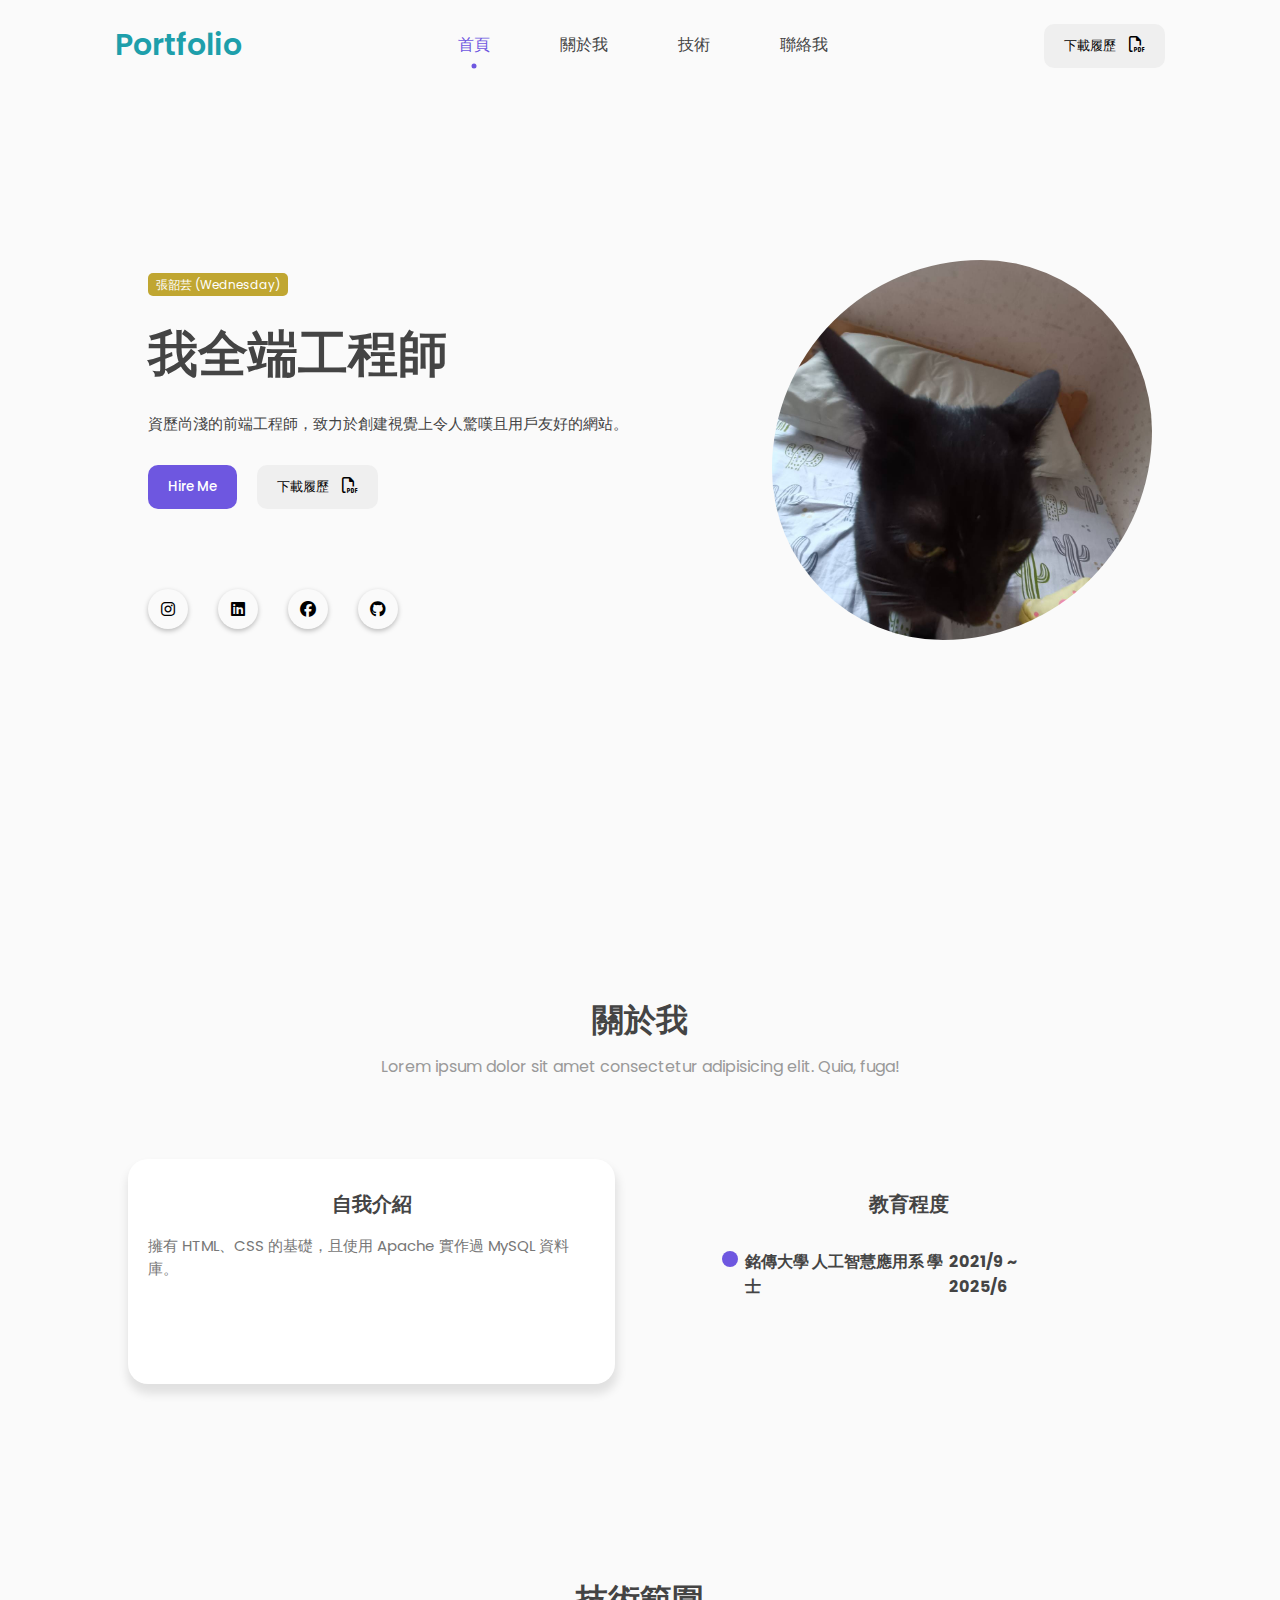
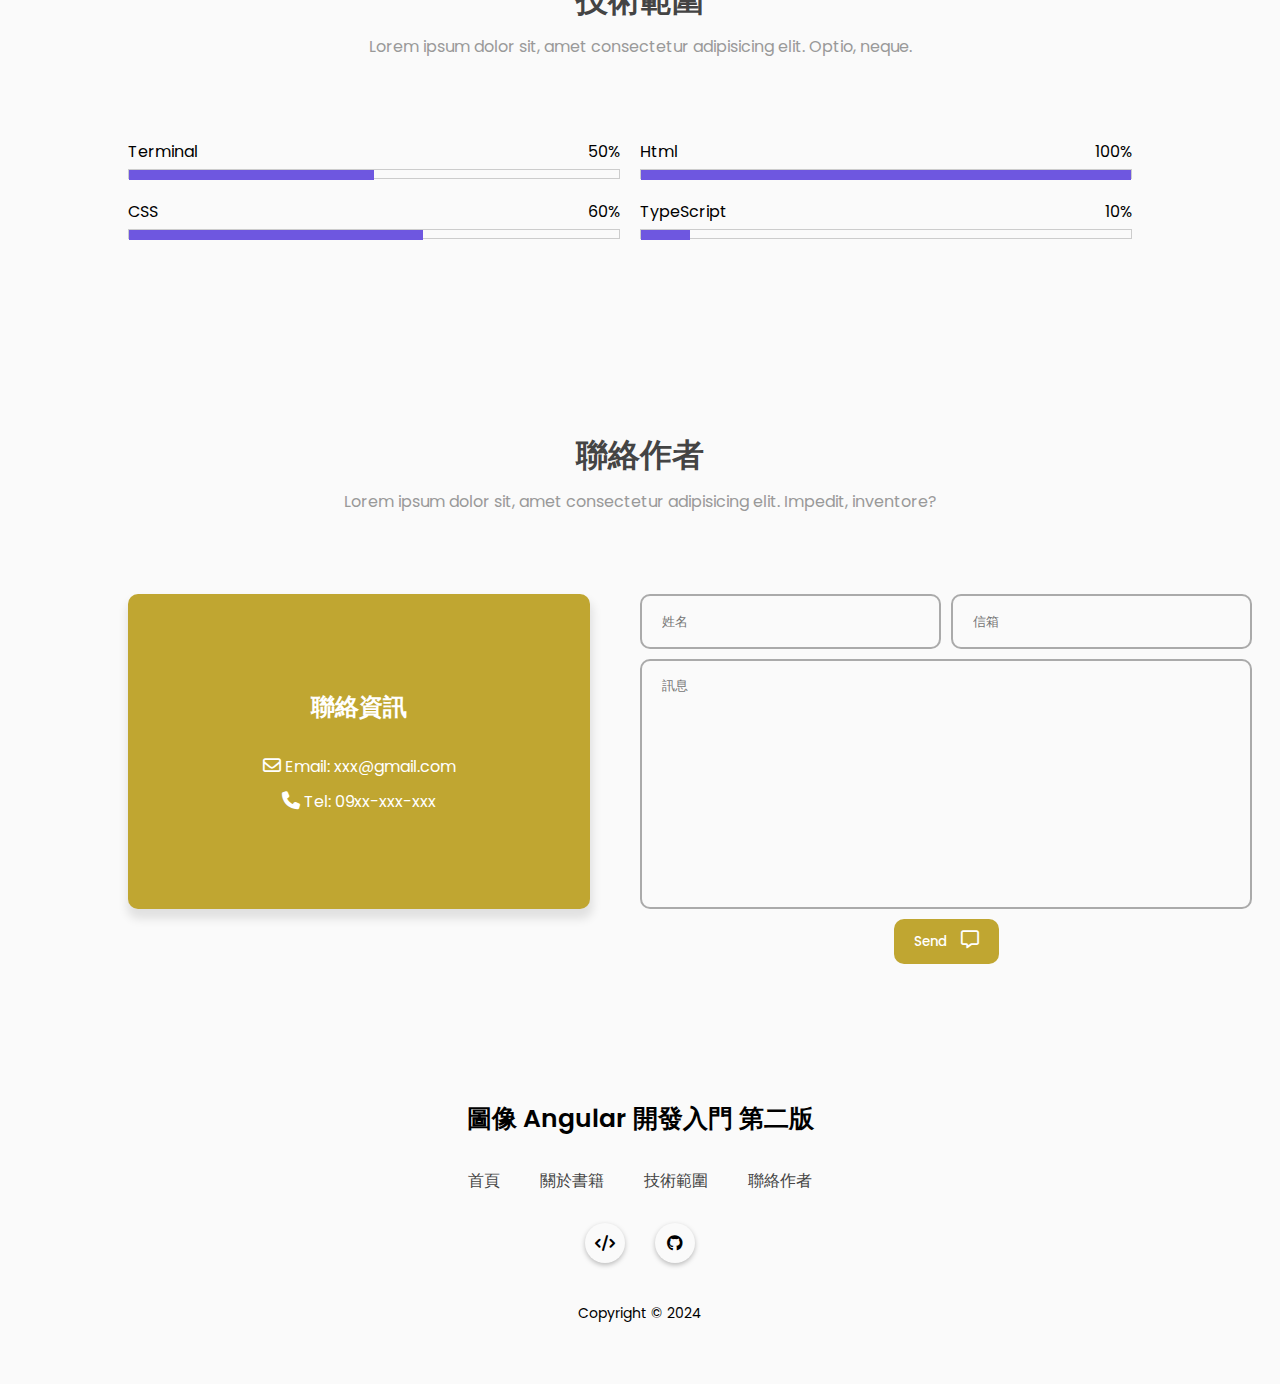
==== commit 3a6ee18d: "關於我" ====
--- a/src/assets/code/index.html
+++ b/src/assets/code/index.html
@@ -19,7 +19,7 @@
               <a href="#home" class="nav-link active-link">首頁</a>
             </li>
             <li class="nav-item">
-              <a href="#book" class="nav-link">關於我</a>
+              <a href="#about" class="nav-link">關於我</a>
             </li>
             <li class="nav-item">
               <a href="#skill" class="nav-link">技術</a>
@@ -40,7 +40,7 @@
               <span>張韶芸 (Wednesday)</span>
             </div>
             <div class="home-name">
-              <p>我是前端工程師</p>
+              <p>我全端工程師</p>
             </div>
             <div class="home-text-info">
               <p>資歷尚淺的前端工程師，致力於創建視覺上令人驚嘆且用戶友好的網站。</p>
@@ -62,27 +62,25 @@
             </div>
           </div>
         </section>
-        <section id="book" class="section">
+        <section id="about" class="section">
           <div class="top-header">
-            <h1>關於書籍</h1>
+            <h1>關於我</h1>
             <span>Lorem ipsum dolor sit amet consectetur adipisicing elit. Quia, fuga!</span>
           </div>
           <div class="about-container">
             <div class="introduce">
               <div class="card">
-                <h3>簡介</h3>
-                <div>
-                  Lorem ipsum dolor sit amet consectetur adipisicing elit. Maiores, ipsam perspiciatis! Dolorum excepturi, quidem provident
-                  laboriosam dolor voluptatem quasi et delectus aspernatur tempora beatae. Laudantium deserunt repellat ratione vel ad!
-                </div>
+                <h3>自我介紹</h3>
+                <p>擁有 HTML、CSS 的基礎，且使用 Apache 實作過 MySQL 資料庫。</p>
               </div>
             </div>
             <div class="contents">
-              <div class="list">
-                <h3>目錄</h3>
-                <div class="item">第一章: Lorem ipsum dolor sit amet.</div>
-                <div class="item">第二章: Lorem ipsum dolor sit amet consectetur adipisicing elit. Ea!</div>
-                <div class="item">第三章: Lorem, ipsum dolor sit amet consectetur adipisicing elit.</div>
+              <div class="education">
+                <h3>教育程度</h3>
+                <div class="item">
+                  <strong>銘傳大學 人工智慧應用系 學士</strong>
+                  <strong>2021/9 ~ 2025/6</strong>
+                </div>
               </div>
             </div>
           </div>
@@ -160,7 +158,7 @@
             <a href="#home">首頁</a>
           </li>
           <li class="menu-item">
-            <a href="#book">關於書籍</a>
+            <a href="#about">關於書籍</a>
           </li>
           <li class="menu-item">
             <a href="#skill">技術範圍</a>
--- a/src/assets/code/style.min.css
+++ b/src/assets/code/style.min.css
@@ -1 +1 @@
-@import"https://fonts.googleapis.com/css2?family=Poppins:wght@400;500;600;700&display=swap";nav{position:fixed;display:flex;justify-content:space-between;width:100%;height:90px;line-height:90px;background-color:var(--body-color);padding-inline:9vw;transition:.3s;z-index:100}nav .nav-logo{position:relative}nav .nav-logo span{position:absolute;top:-15px;right:20px;font-size:5em;color:var(--text-color)}nav .nav-name{font-size:30px;font-weight:600;color:var(--text-color-second)}nav ul{display:flex;list-style:none;position:relative}nav ul .nav-link{text-decoration:none;color:var(--text-color);font-weight:500;padding-inline:15px;margin-inline:20px}nav ul .active-link{position:relative;color:var(--first-color);transition:.3}nav ul .active-link::after{content:"";position:absolute;left:50%;bottom:-15px;transform:translate(-50%, -50%);width:5px;height:5px;background-color:var(--first-color);border-radius:50%}.btn{font-weight:500;padding:12px 20px;background-color:#efefef;border:none;border-radius:10px;cursor:pointer;transition:.4s}.btn:hover{background-color:var(--second-color);color:var(--withe-color)}.btn>i{margin-left:10px}.home-text{padding-left:20px;min-height:80vh;width:50%;display:flex;flex-direction:column;justify-content:center}.home-text .home-text-card>span{background-color:var(--third-color);color:var(--white-color);padding:3px 8px;font-size:12px;border-radius:5px}.home-text .home-name{font-size:50px;font-weight:600;color:var(--text-color);margin-block:20px}.home-text .home-text-info{font-size:15px;margin-bottom:30px;color:var(--text-color)}.home-text .home-text-btn{display:flex;gap:20px}.home-text .home-text-btn>.blue-btn{background-color:var(--first-color);color:var(--white-color)}.home-text .home-text-btn>.blue-btn:hover{background-color:var(--first-color-hover)}.home-text .icons{display:flex;margin-top:5em;gap:30px}.home-image{display:flex;justify-content:right;align-items:center;min-height:80vh;width:50%}.home-image .image{margin:auto 0;width:380px;height:380px;border-radius:55% 45% 55% 45%;overflow:hidden}.home-image .image img{width:380px;-o-object-fit:cover;object-fit:cover}.about-container{display:flex;justify-content:space-between;width:100%;gap:50px}.about-container .introduce,.about-container .contents{width:50%}.about-container h3{margin-bottom:10px;font-size:20px;font-weight:600;color:var(--second-color)}.about-container .card{display:flex;align-items:center;flex-direction:column;padding:30px 20px 70px;width:100%;background-color:var(--white-color);border-radius:20px;box-shadow:1px 8px 10px 2px var(--first-shadow-color)}.about-container .card div{text-align:center;font-size:17px;color:var(--text-color)}.about-container .list{display:flex;flex-direction:column;padding:30px 65px 70px;width:100%}.about-container .list h3{text-align:center}.about-container .list .item{font-size:17px;padding:5px;color:var(--text-color);position:relative}.about-container .list .item::before{box-sizing:border-box;content:"";position:absolute;top:9px;left:-16px;width:15px;height:15px;border-radius:50px;background-color:var(--first-color)}.skill-container{display:flex;width:100%;gap:20px;flex-wrap:wrap}.skill-container .skill-item{flex-basis:calc(50% - 20px);display:flex;flex-direction:column;gap:5px}.skill-container .skill-item .skill{display:flex;justify-content:space-between;align-items:center}.skill-container .skill-item .progress-bar-wrap{height:10px;border:1px solid #ccc}.skill-container .skill-item .progress-bar-wrap .progress-bar{height:10px;background-color:var(--first-color)}.contact-container{display:flex;justify-content:space-between;width:100%;gap:50px}.contact-container .info,.contact-container .form{width:50%}.contact-container .contact-info{display:flex;flex-direction:column;justify-content:center;align-items:center;padding:20px 30px;width:100%;height:315px;background-color:var(--third-color);color:var(--white-color);border-radius:10px;gap:10px;box-shadow:1px 8px 10px 2px var(--first-shadow-color)}.contact-container .contact-info>h2{margin-bottom:20px}.contact-container .contact-info i{font-size:18px}.contact-container .form{display:grid;grid-template-columns:repeat(2, 1fr);grid-template-rows:55px 250px 1fr;gap:10px}.contact-container .form input,.contact-container .form textarea{background:rgba(0,0,0,0);border:2px solid #aaa;border-radius:10px;padding:15px 20px;outline:none}.contact-container .form input{padding:15px 20px}.contact-container .form textarea{grid-column:1/3;resize:none}.contact-container .form .btn{margin:0 auto;grid-column:1/3;background-color:var(--third-color);color:var(--white-color)}.contact-container .form .btn i{font-size:18px}footer{display:flex;justify-content:center;align-items:center;flex-direction:column;row-gap:30px;padding-block:40px 60px}footer .top-footer{font-size:25px;font-weight:600}footer .footer-menu{display:flex}footer .footer-menu .menu-item{list-style:none}footer .footer-menu .menu-item a{text-decoration:none;color:var(--text-color);font-weight:500;margin-inline:20px}footer .footer-icons{display:flex;gap:30px}footer .bottom-footer{font-size:14px;margin-top:10px}:root{--body-color: rgb(250, 250, 250);--white-color: rgb(255, 255, 255);--text-color: rgb(68, 68, 68);--text-color-second: rgb(30, 159, 171);--first-color: rgb(110, 87, 224);--first-color-hover: rgb(40, 91, 212);--first-shadow-color: rgba(0, 0, 0, 0.1);--second-color: rgb(0, 201, 255);--third-color: rgb(192, 166, 49)}*{margin:0;padding:0;box-sizing:border-box;font-family:"Poppins",sans-serif}html{scroll-behavior:smooth}::-webkit-scrollbar{width:10px;border-radius:25px}::-webkit-scrollbar-track{background:#f1f1f1}::-webkit-scrollbar-thumb{background:#ccc;border-radius:30px}::-webkit-scrollbar-thumb:hover{background:#bbb}body{background-color:var(--body-color)}body .container{width:100%}*{margin:0;padding:0;box-sizing:border-box}.wrapper{padding-inline:10vw}.wrapper .home-box{position:relative;display:flex;height:100vh;min-height:700px}.wrapper .section{padding-block:6em}.wrapper .section .top-header{text-align:center;margin-bottom:5em}.wrapper .section .top-header h1{font-weight:600;color:var(--text-color);margin-bottom:10px}.wrapper .section .top-header span{color:#999}i{font-size:16px}.icon{display:flex;justify-content:center;align-items:center;width:40px;height:40px;border-radius:50%;box-shadow:0px 2px 5px 0px rgba(0,0,0,.25);cursor:pointer}.icon:hover{color:var(--first-color)}/*# sourceMappingURL=style.min.css.map */+@import"https://fonts.googleapis.com/css2?family=Poppins:wght@400;500;600;700&display=swap";nav{position:fixed;display:flex;justify-content:space-between;width:100%;height:90px;line-height:90px;background-color:var(--body-color);padding-inline:9vw;transition:.3s;z-index:100}nav .nav-logo{position:relative}nav .nav-logo span{position:absolute;top:-15px;right:20px;font-size:5em;color:var(--text-color)}nav .nav-name{font-size:30px;font-weight:600;color:var(--text-color-second)}nav ul{display:flex;list-style:none;position:relative}nav ul .nav-link{text-decoration:none;color:var(--text-color);font-weight:500;padding-inline:15px;margin-inline:20px}nav ul .active-link{position:relative;color:var(--first-color);transition:.3}nav ul .active-link::after{content:"";position:absolute;left:50%;bottom:-15px;transform:translate(-50%, -50%);width:5px;height:5px;background-color:var(--first-color);border-radius:50%}.btn{font-weight:500;padding:12px 20px;background-color:#efefef;border:none;border-radius:10px;cursor:pointer;transition:.4s}.btn:hover{background-color:var(--second-color);color:var(--withe-color)}.btn>i{margin-left:10px}.home-text{padding-left:20px;min-height:80vh;width:50%;display:flex;flex-direction:column;justify-content:center}.home-text .home-text-card>span{background-color:var(--third-color);color:var(--white-color);padding:3px 8px;font-size:12px;border-radius:5px}.home-text .home-name{font-size:50px;font-weight:600;color:var(--text-color);margin-block:20px}.home-text .home-text-info{font-size:15px;margin-bottom:30px;color:var(--text-color)}.home-text .home-text-btn{display:flex;gap:20px}.home-text .home-text-btn>.blue-btn{background-color:var(--first-color);color:var(--white-color)}.home-text .home-text-btn>.blue-btn:hover{background-color:var(--first-color-hover)}.home-text .icons{display:flex;margin-top:5em;gap:30px}.home-image{display:flex;justify-content:right;align-items:center;min-height:80vh;width:50%}.home-image .image{margin:auto 0;width:380px;height:380px;border-radius:55% 45% 55% 45%;overflow:hidden}.home-image .image img{width:380px;-o-object-fit:cover;object-fit:cover}.about-container{display:flex;justify-content:space-between;width:100%;gap:50px}.about-container .introduce,.about-container .contents{display:flex;width:50%}.about-container h3{font-size:20px;font-weight:600;color:var(--text-color);margin-bottom:15px}.about-container .card{position:relative;display:flex;align-items:center;flex-direction:column;padding-block:30px 70px;padding-inline:20px;width:100%;background-color:var(--white-color);box-shadow:1px 8px 10px 2px var(--first-shadow-color);border-radius:20px}.about-container .card p{font-size:15px;color:#777}.about-container .education{position:relative;display:flex;align-items:center;flex-direction:column;padding-block:30px 70px;padding-inline:20px;width:100%}.about-container .education .item{width:80%;display:flex;justify-content:space-between;padding:15px;color:var(--text-color);position:relative}.about-container .education .item::before{box-sizing:border-box;content:"";position:absolute;margin-top:2px;left:-8px;width:16px;height:16px;border-radius:50px;background-color:var(--first-color)}.skill-container{display:flex;width:100%;gap:20px;flex-wrap:wrap}.skill-container .skill-item{flex-basis:calc(50% - 20px);display:flex;flex-direction:column;gap:5px}.skill-container .skill-item .skill{display:flex;justify-content:space-between;align-items:center}.skill-container .skill-item .progress-bar-wrap{height:10px;border:1px solid #ccc}.skill-container .skill-item .progress-bar-wrap .progress-bar{height:10px;background-color:var(--first-color)}.contact-container{display:flex;justify-content:space-between;width:100%;gap:50px}.contact-container .info,.contact-container .form{width:50%}.contact-container .contact-info{display:flex;flex-direction:column;justify-content:center;align-items:center;padding:20px 30px;width:100%;height:315px;background-color:var(--third-color);color:var(--white-color);border-radius:10px;gap:10px;box-shadow:1px 8px 10px 2px var(--first-shadow-color)}.contact-container .contact-info>h2{margin-bottom:20px}.contact-container .contact-info i{font-size:18px}.contact-container .form{display:grid;grid-template-columns:repeat(2, 1fr);grid-template-rows:55px 250px 1fr;gap:10px}.contact-container .form input,.contact-container .form textarea{background:rgba(0,0,0,0);border:2px solid #aaa;border-radius:10px;padding:15px 20px;outline:none}.contact-container .form input{padding:15px 20px}.contact-container .form textarea{grid-column:1/3;resize:none}.contact-container .form .btn{margin:0 auto;grid-column:1/3;background-color:var(--third-color);color:var(--white-color)}.contact-container .form .btn i{font-size:18px}footer{display:flex;justify-content:center;align-items:center;flex-direction:column;row-gap:30px;padding-block:40px 60px}footer .top-footer{font-size:25px;font-weight:600}footer .footer-menu{display:flex}footer .footer-menu .menu-item{list-style:none}footer .footer-menu .menu-item a{text-decoration:none;color:var(--text-color);font-weight:500;margin-inline:20px}footer .footer-icons{display:flex;gap:30px}footer .bottom-footer{font-size:14px;margin-top:10px}:root{--body-color: rgb(250, 250, 250);--white-color: rgb(255, 255, 255);--text-color: rgb(68, 68, 68);--text-color-second: rgb(30, 159, 171);--first-color: rgb(110, 87, 224);--first-color-hover: rgb(40, 91, 212);--first-shadow-color: rgba(0, 0, 0, 0.1);--second-color: rgb(0, 201, 255);--third-color: rgb(192, 166, 49)}*{margin:0;padding:0;box-sizing:border-box;font-family:"Poppins",sans-serif}html{scroll-behavior:smooth}::-webkit-scrollbar{width:10px;border-radius:25px}::-webkit-scrollbar-track{background:#f1f1f1}::-webkit-scrollbar-thumb{background:#ccc;border-radius:30px}::-webkit-scrollbar-thumb:hover{background:#bbb}body{background-color:var(--body-color)}body .container{width:100%}*{margin:0;padding:0;box-sizing:border-box}.wrapper{padding-inline:10vw}.wrapper .home-box{position:relative;display:flex;height:100vh;min-height:700px}.wrapper .section{padding-block:6em}.wrapper .section .top-header{text-align:center;margin-bottom:5em}.wrapper .section .top-header h1{font-weight:600;color:var(--text-color);margin-bottom:10px}.wrapper .section .top-header span{color:#999}i{font-size:16px}.icon{display:flex;justify-content:center;align-items:center;width:40px;height:40px;border-radius:50%;box-shadow:0px 2px 5px 0px rgba(0,0,0,.25);cursor:pointer}.icon:hover{color:var(--first-color)}/*# sourceMappingURL=style.min.css.map */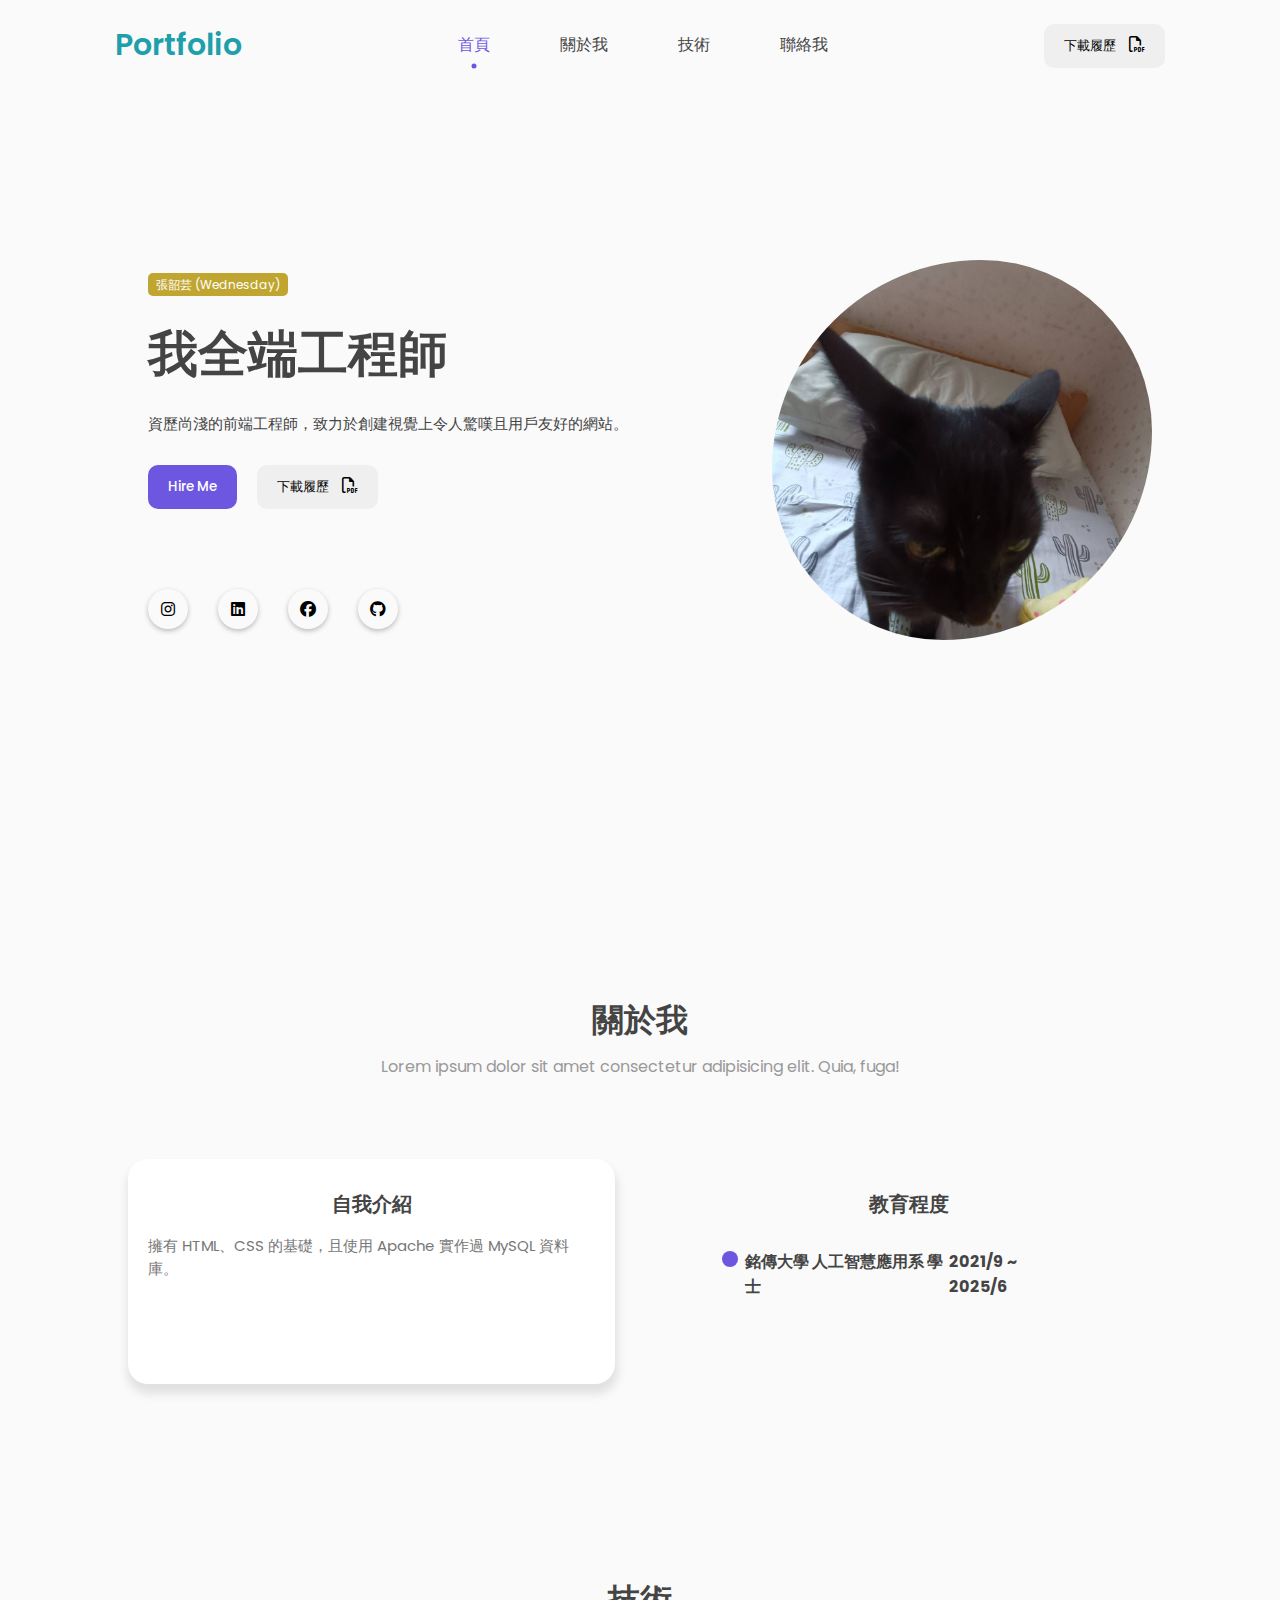
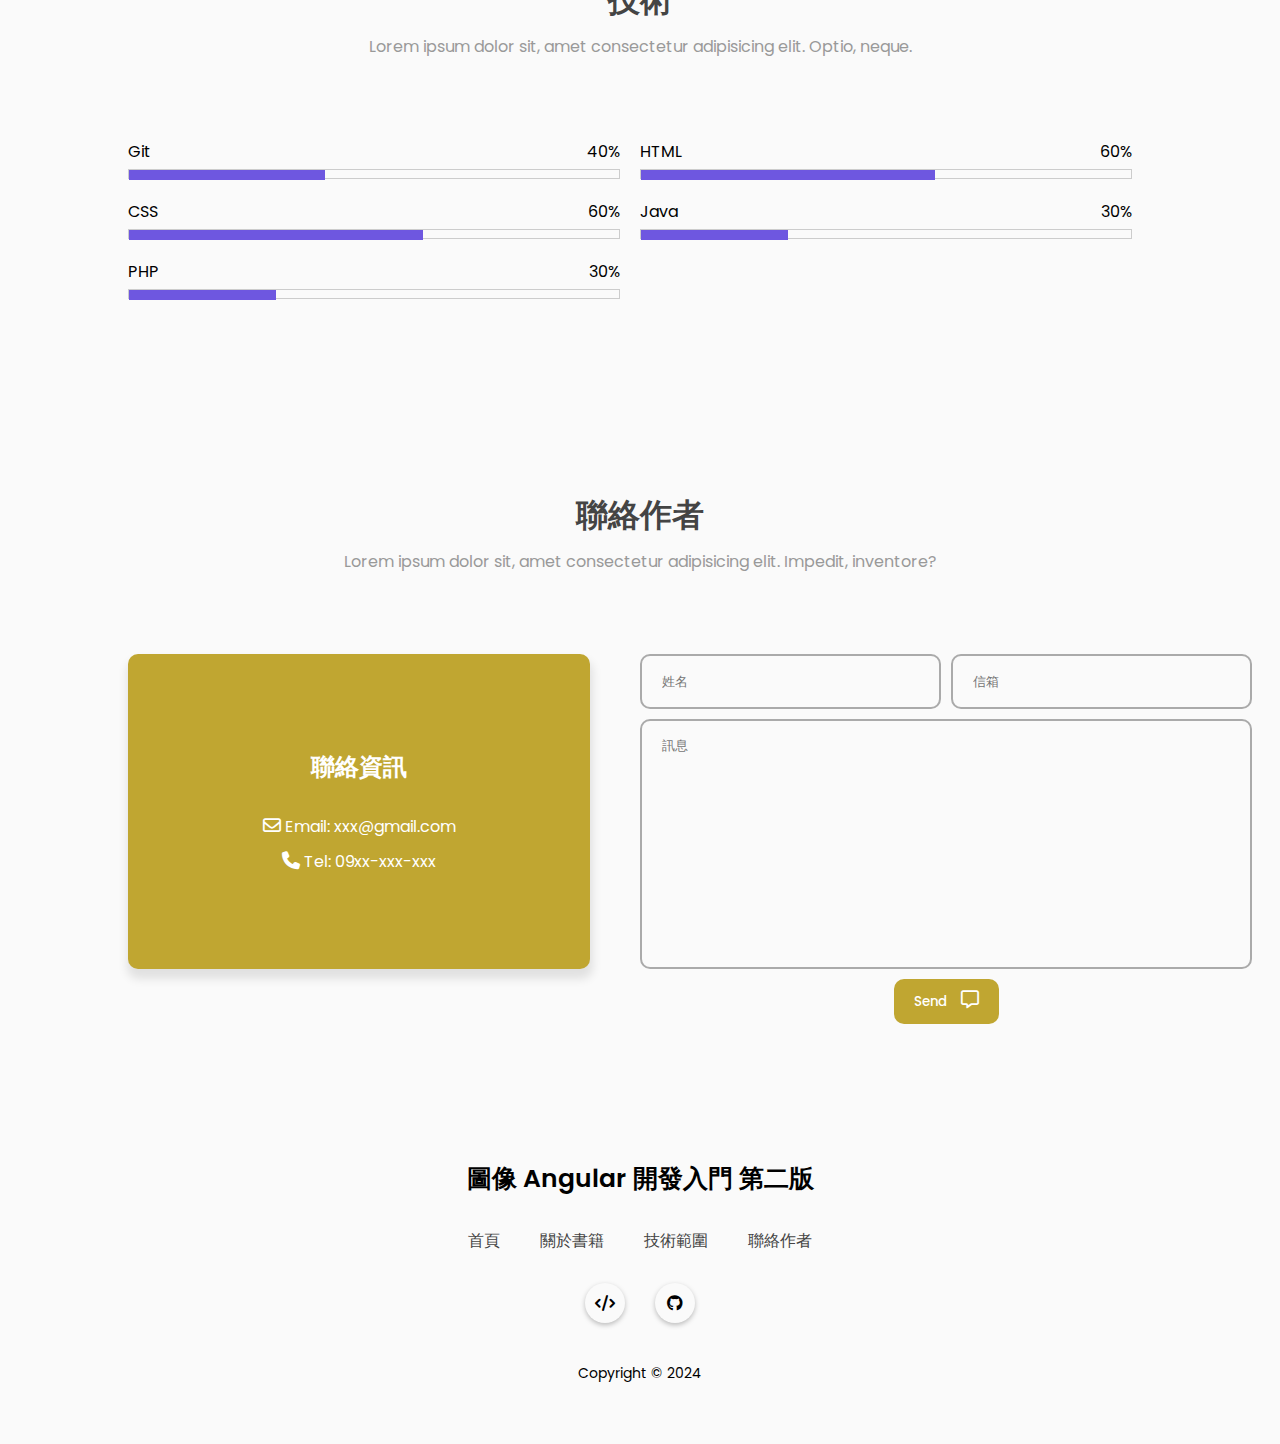
==== commit c9573c7b: "技術" ====
--- a/src/assets/code/index.html
+++ b/src/assets/code/index.html
@@ -87,26 +87,26 @@
         </section>
         <section id="skill" class="section">
           <div class="top-header">
-            <h1>技術範圍</h1>
+            <h1>技術</h1>
             <span>Lorem ipsum dolor sit, amet consectetur adipisicing elit. Optio, neque.</span>
           </div>
           <div class="skill-container">
             <div class="skill-item">
               <span class="skill">
-                <span>Terminal</span>
-                <span>50%</span>
+                <span>Git</span>
+                <span>40%</span>
               </span>
               <div class="progress-bar-wrap">
-                <div class="progress-bar" style="width: 50%"></div>
+                <div class="progress-bar" aria-valuenow="40" aria-valuemin="0" aria-valuemax="100" style="width: 40%"></div>
               </div>
             </div>
             <div class="skill-item">
               <span class="skill">
-                <span>Html</span>
-                <span>100%</span>
+                <span>HTML</span>
+                <span>60%</span>
               </span>
               <div class="progress-bar-wrap">
-                <div class="progress-bar" style="width: 100%"></div>
+                <div class="progress-bar" aria-valuenow="60" aria-valuemin="0" aria-valuemax="100" style="width: 60%"></div>
               </div>
             </div>
             <div class="skill-item">
@@ -115,16 +115,25 @@
                 <span>60%</span>
               </span>
               <div class="progress-bar-wrap">
-                <div class="progress-bar" style="width: 60%"></div>
+                <div class="progress-bar" aria-valuenow="60" aria-valuemin="0" aria-valuemax="100" style="width: 60%"></div>
               </div>
             </div>
             <div class="skill-item">
               <span class="skill">
-                <span>TypeScript</span>
-                <span>10%</span>
+                <span>Java</span>
+                <span>30%</span>
               </span>
               <div class="progress-bar-wrap">
-                <div class="progress-bar" style="width: 10%"></div>
+                <div class="progress-bar" aria-valuenow="30" aria-valuemin="0" aria-valuemax="100" style="width: 30%"></div>
+              </div>
+            </div>
+            <div class="skill-item">
+              <span class="skill">
+                <span>PHP</span>
+                <span>30%</span>
+              </span>
+              <div class="progress-bar-wrap">
+                <div class="progress-bar" aria-valuenow="30" aria-valuemin="0" aria-valuemax="100" style="width: 30%"></div>
               </div>
             </div>
           </div>
--- a/src/assets/code/style.min.css
+++ b/src/assets/code/style.min.css
@@ -1 +1 @@
-@import"https://fonts.googleapis.com/css2?family=Poppins:wght@400;500;600;700&display=swap";nav{position:fixed;display:flex;justify-content:space-between;width:100%;height:90px;line-height:90px;background-color:var(--body-color);padding-inline:9vw;transition:.3s;z-index:100}nav .nav-logo{position:relative}nav .nav-logo span{position:absolute;top:-15px;right:20px;font-size:5em;color:var(--text-color)}nav .nav-name{font-size:30px;font-weight:600;color:var(--text-color-second)}nav ul{display:flex;list-style:none;position:relative}nav ul .nav-link{text-decoration:none;color:var(--text-color);font-weight:500;padding-inline:15px;margin-inline:20px}nav ul .active-link{position:relative;color:var(--first-color);transition:.3}nav ul .active-link::after{content:"";position:absolute;left:50%;bottom:-15px;transform:translate(-50%, -50%);width:5px;height:5px;background-color:var(--first-color);border-radius:50%}.btn{font-weight:500;padding:12px 20px;background-color:#efefef;border:none;border-radius:10px;cursor:pointer;transition:.4s}.btn:hover{background-color:var(--second-color);color:var(--withe-color)}.btn>i{margin-left:10px}.home-text{padding-left:20px;min-height:80vh;width:50%;display:flex;flex-direction:column;justify-content:center}.home-text .home-text-card>span{background-color:var(--third-color);color:var(--white-color);padding:3px 8px;font-size:12px;border-radius:5px}.home-text .home-name{font-size:50px;font-weight:600;color:var(--text-color);margin-block:20px}.home-text .home-text-info{font-size:15px;margin-bottom:30px;color:var(--text-color)}.home-text .home-text-btn{display:flex;gap:20px}.home-text .home-text-btn>.blue-btn{background-color:var(--first-color);color:var(--white-color)}.home-text .home-text-btn>.blue-btn:hover{background-color:var(--first-color-hover)}.home-text .icons{display:flex;margin-top:5em;gap:30px}.home-image{display:flex;justify-content:right;align-items:center;min-height:80vh;width:50%}.home-image .image{margin:auto 0;width:380px;height:380px;border-radius:55% 45% 55% 45%;overflow:hidden}.home-image .image img{width:380px;-o-object-fit:cover;object-fit:cover}.about-container{display:flex;justify-content:space-between;width:100%;gap:50px}.about-container .introduce,.about-container .contents{display:flex;width:50%}.about-container h3{font-size:20px;font-weight:600;color:var(--text-color);margin-bottom:15px}.about-container .card{position:relative;display:flex;align-items:center;flex-direction:column;padding-block:30px 70px;padding-inline:20px;width:100%;background-color:var(--white-color);box-shadow:1px 8px 10px 2px var(--first-shadow-color);border-radius:20px}.about-container .card p{font-size:15px;color:#777}.about-container .education{position:relative;display:flex;align-items:center;flex-direction:column;padding-block:30px 70px;padding-inline:20px;width:100%}.about-container .education .item{width:80%;display:flex;justify-content:space-between;padding:15px;color:var(--text-color);position:relative}.about-container .education .item::before{box-sizing:border-box;content:"";position:absolute;margin-top:2px;left:-8px;width:16px;height:16px;border-radius:50px;background-color:var(--first-color)}.skill-container{display:flex;width:100%;gap:20px;flex-wrap:wrap}.skill-container .skill-item{flex-basis:calc(50% - 20px);display:flex;flex-direction:column;gap:5px}.skill-container .skill-item .skill{display:flex;justify-content:space-between;align-items:center}.skill-container .skill-item .progress-bar-wrap{height:10px;border:1px solid #ccc}.skill-container .skill-item .progress-bar-wrap .progress-bar{height:10px;background-color:var(--first-color)}.contact-container{display:flex;justify-content:space-between;width:100%;gap:50px}.contact-container .info,.contact-container .form{width:50%}.contact-container .contact-info{display:flex;flex-direction:column;justify-content:center;align-items:center;padding:20px 30px;width:100%;height:315px;background-color:var(--third-color);color:var(--white-color);border-radius:10px;gap:10px;box-shadow:1px 8px 10px 2px var(--first-shadow-color)}.contact-container .contact-info>h2{margin-bottom:20px}.contact-container .contact-info i{font-size:18px}.contact-container .form{display:grid;grid-template-columns:repeat(2, 1fr);grid-template-rows:55px 250px 1fr;gap:10px}.contact-container .form input,.contact-container .form textarea{background:rgba(0,0,0,0);border:2px solid #aaa;border-radius:10px;padding:15px 20px;outline:none}.contact-container .form input{padding:15px 20px}.contact-container .form textarea{grid-column:1/3;resize:none}.contact-container .form .btn{margin:0 auto;grid-column:1/3;background-color:var(--third-color);color:var(--white-color)}.contact-container .form .btn i{font-size:18px}footer{display:flex;justify-content:center;align-items:center;flex-direction:column;row-gap:30px;padding-block:40px 60px}footer .top-footer{font-size:25px;font-weight:600}footer .footer-menu{display:flex}footer .footer-menu .menu-item{list-style:none}footer .footer-menu .menu-item a{text-decoration:none;color:var(--text-color);font-weight:500;margin-inline:20px}footer .footer-icons{display:flex;gap:30px}footer .bottom-footer{font-size:14px;margin-top:10px}:root{--body-color: rgb(250, 250, 250);--white-color: rgb(255, 255, 255);--text-color: rgb(68, 68, 68);--text-color-second: rgb(30, 159, 171);--first-color: rgb(110, 87, 224);--first-color-hover: rgb(40, 91, 212);--first-shadow-color: rgba(0, 0, 0, 0.1);--second-color: rgb(0, 201, 255);--third-color: rgb(192, 166, 49)}*{margin:0;padding:0;box-sizing:border-box;font-family:"Poppins",sans-serif}html{scroll-behavior:smooth}::-webkit-scrollbar{width:10px;border-radius:25px}::-webkit-scrollbar-track{background:#f1f1f1}::-webkit-scrollbar-thumb{background:#ccc;border-radius:30px}::-webkit-scrollbar-thumb:hover{background:#bbb}body{background-color:var(--body-color)}body .container{width:100%}*{margin:0;padding:0;box-sizing:border-box}.wrapper{padding-inline:10vw}.wrapper .home-box{position:relative;display:flex;height:100vh;min-height:700px}.wrapper .section{padding-block:6em}.wrapper .section .top-header{text-align:center;margin-bottom:5em}.wrapper .section .top-header h1{font-weight:600;color:var(--text-color);margin-bottom:10px}.wrapper .section .top-header span{color:#999}i{font-size:16px}.icon{display:flex;justify-content:center;align-items:center;width:40px;height:40px;border-radius:50%;box-shadow:0px 2px 5px 0px rgba(0,0,0,.25);cursor:pointer}.icon:hover{color:var(--first-color)}/*# sourceMappingURL=style.min.css.map */+@import"https://fonts.googleapis.com/css2?family=Poppins:wght@400;500;600;700&display=swap";nav{position:fixed;display:flex;justify-content:space-between;width:100%;height:90px;line-height:90px;background-color:var(--body-color);padding-inline:9vw;transition:.3s;z-index:100}nav .nav-logo{position:relative}nav .nav-logo span{position:absolute;top:-15px;right:20px;font-size:5em;color:var(--text-color)}nav .nav-name{font-size:30px;font-weight:600;color:var(--text-color-second)}nav ul{display:flex;list-style:none;position:relative}nav ul .nav-link{text-decoration:none;color:var(--text-color);font-weight:500;padding-inline:15px;margin-inline:20px}nav ul .active-link{position:relative;color:var(--first-color);transition:.3}nav ul .active-link::after{content:"";position:absolute;left:50%;bottom:-15px;transform:translate(-50%, -50%);width:5px;height:5px;background-color:var(--first-color);border-radius:50%}.btn{font-weight:500;padding:12px 20px;background-color:#efefef;border:none;border-radius:10px;cursor:pointer;transition:.4s}.btn:hover{background-color:var(--second-color);color:var(--withe-color)}.btn>i{margin-left:10px}.home-text{padding-left:20px;min-height:80vh;width:50%;display:flex;flex-direction:column;justify-content:center}.home-text .home-text-card>span{background-color:var(--third-color);color:var(--white-color);padding:3px 8px;font-size:12px;border-radius:5px}.home-text .home-name{font-size:50px;font-weight:600;color:var(--text-color);margin-block:20px}.home-text .home-text-info{font-size:15px;margin-bottom:30px;color:var(--text-color)}.home-text .home-text-btn{display:flex;gap:20px}.home-text .home-text-btn>.blue-btn{background-color:var(--first-color);color:var(--white-color)}.home-text .home-text-btn>.blue-btn:hover{background-color:var(--first-color-hover)}.home-text .icons{display:flex;margin-top:5em;gap:30px}.home-image{display:flex;justify-content:right;align-items:center;min-height:80vh;width:50%}.home-image .image{margin:auto 0;width:380px;height:380px;border-radius:55% 45% 55% 45%;overflow:hidden}.home-image .image img{width:380px;-o-object-fit:cover;object-fit:cover}.about-container{display:flex;justify-content:space-between;width:100%;gap:50px}.about-container .introduce,.about-container .contents{display:flex;width:50%}.about-container h3{font-size:20px;font-weight:600;color:var(--text-color);margin-bottom:15px}.about-container .card{position:relative;display:flex;align-items:center;flex-direction:column;padding-block:30px 70px;padding-inline:20px;width:100%;background-color:var(--white-color);box-shadow:1px 8px 10px 2px var(--first-shadow-color);border-radius:20px}.about-container .card p{font-size:15px;color:#777}.about-container .education{position:relative;display:flex;align-items:center;flex-direction:column;padding-block:30px 70px;padding-inline:20px;width:100%}.about-container .education .item{width:80%;display:flex;justify-content:space-between;padding:15px;color:var(--text-color);position:relative}.about-container .education .item::before{box-sizing:border-box;content:"";position:absolute;margin-top:2px;left:-8px;width:16px;height:16px;border-radius:50px;background-color:var(--first-color)}.skill-container{display:flex;width:100%;gap:20px;flex-wrap:wrap}.skill-container .skill-item{flex-basis:calc(50% - 20px);display:flex;flex-direction:column;gap:5px}.skill-container .skill-item .skill{display:flex;align-items:center;justify-content:space-between}.skill-container .skill-item .progress-bar-wrap{height:10px;border:1px solid #ccc}.skill-container .skill-item .progress-bar-wrap .progress-bar{height:10px;background-color:var(--first-color)}.contact-container{display:flex;justify-content:space-between;width:100%;gap:50px}.contact-container .info,.contact-container .form{width:50%}.contact-container .contact-info{display:flex;flex-direction:column;justify-content:center;align-items:center;padding:20px 30px;width:100%;height:315px;background-color:var(--third-color);color:var(--white-color);border-radius:10px;gap:10px;box-shadow:1px 8px 10px 2px var(--first-shadow-color)}.contact-container .contact-info>h2{margin-bottom:20px}.contact-container .contact-info i{font-size:18px}.contact-container .form{display:grid;grid-template-columns:repeat(2, 1fr);grid-template-rows:55px 250px 1fr;gap:10px}.contact-container .form input,.contact-container .form textarea{background:rgba(0,0,0,0);border:2px solid #aaa;border-radius:10px;padding:15px 20px;outline:none}.contact-container .form input{padding:15px 20px}.contact-container .form textarea{grid-column:1/3;resize:none}.contact-container .form .btn{margin:0 auto;grid-column:1/3;background-color:var(--third-color);color:var(--white-color)}.contact-container .form .btn i{font-size:18px}footer{display:flex;justify-content:center;align-items:center;flex-direction:column;row-gap:30px;padding-block:40px 60px}footer .top-footer{font-size:25px;font-weight:600}footer .footer-menu{display:flex}footer .footer-menu .menu-item{list-style:none}footer .footer-menu .menu-item a{text-decoration:none;color:var(--text-color);font-weight:500;margin-inline:20px}footer .footer-icons{display:flex;gap:30px}footer .bottom-footer{font-size:14px;margin-top:10px}:root{--body-color: rgb(250, 250, 250);--white-color: rgb(255, 255, 255);--text-color: rgb(68, 68, 68);--text-color-second: rgb(30, 159, 171);--first-color: rgb(110, 87, 224);--first-color-hover: rgb(40, 91, 212);--first-shadow-color: rgba(0, 0, 0, 0.1);--second-color: rgb(0, 201, 255);--third-color: rgb(192, 166, 49)}*{margin:0;padding:0;box-sizing:border-box;font-family:"Poppins",sans-serif}html{scroll-behavior:smooth}::-webkit-scrollbar{width:10px;border-radius:25px}::-webkit-scrollbar-track{background:#f1f1f1}::-webkit-scrollbar-thumb{background:#ccc;border-radius:30px}::-webkit-scrollbar-thumb:hover{background:#bbb}body{background-color:var(--body-color)}body .container{width:100%}*{margin:0;padding:0;box-sizing:border-box}.wrapper{padding-inline:10vw}.wrapper .home-box{position:relative;display:flex;height:100vh;min-height:700px}.wrapper .section{padding-block:6em}.wrapper .section .top-header{text-align:center;margin-bottom:5em}.wrapper .section .top-header h1{font-weight:600;color:var(--text-color);margin-bottom:10px}.wrapper .section .top-header span{color:#999}i{font-size:16px}.icon{display:flex;justify-content:center;align-items:center;width:40px;height:40px;border-radius:50%;box-shadow:0px 2px 5px 0px rgba(0,0,0,.25);cursor:pointer}.icon:hover{color:var(--first-color)}/*# sourceMappingURL=style.min.css.map */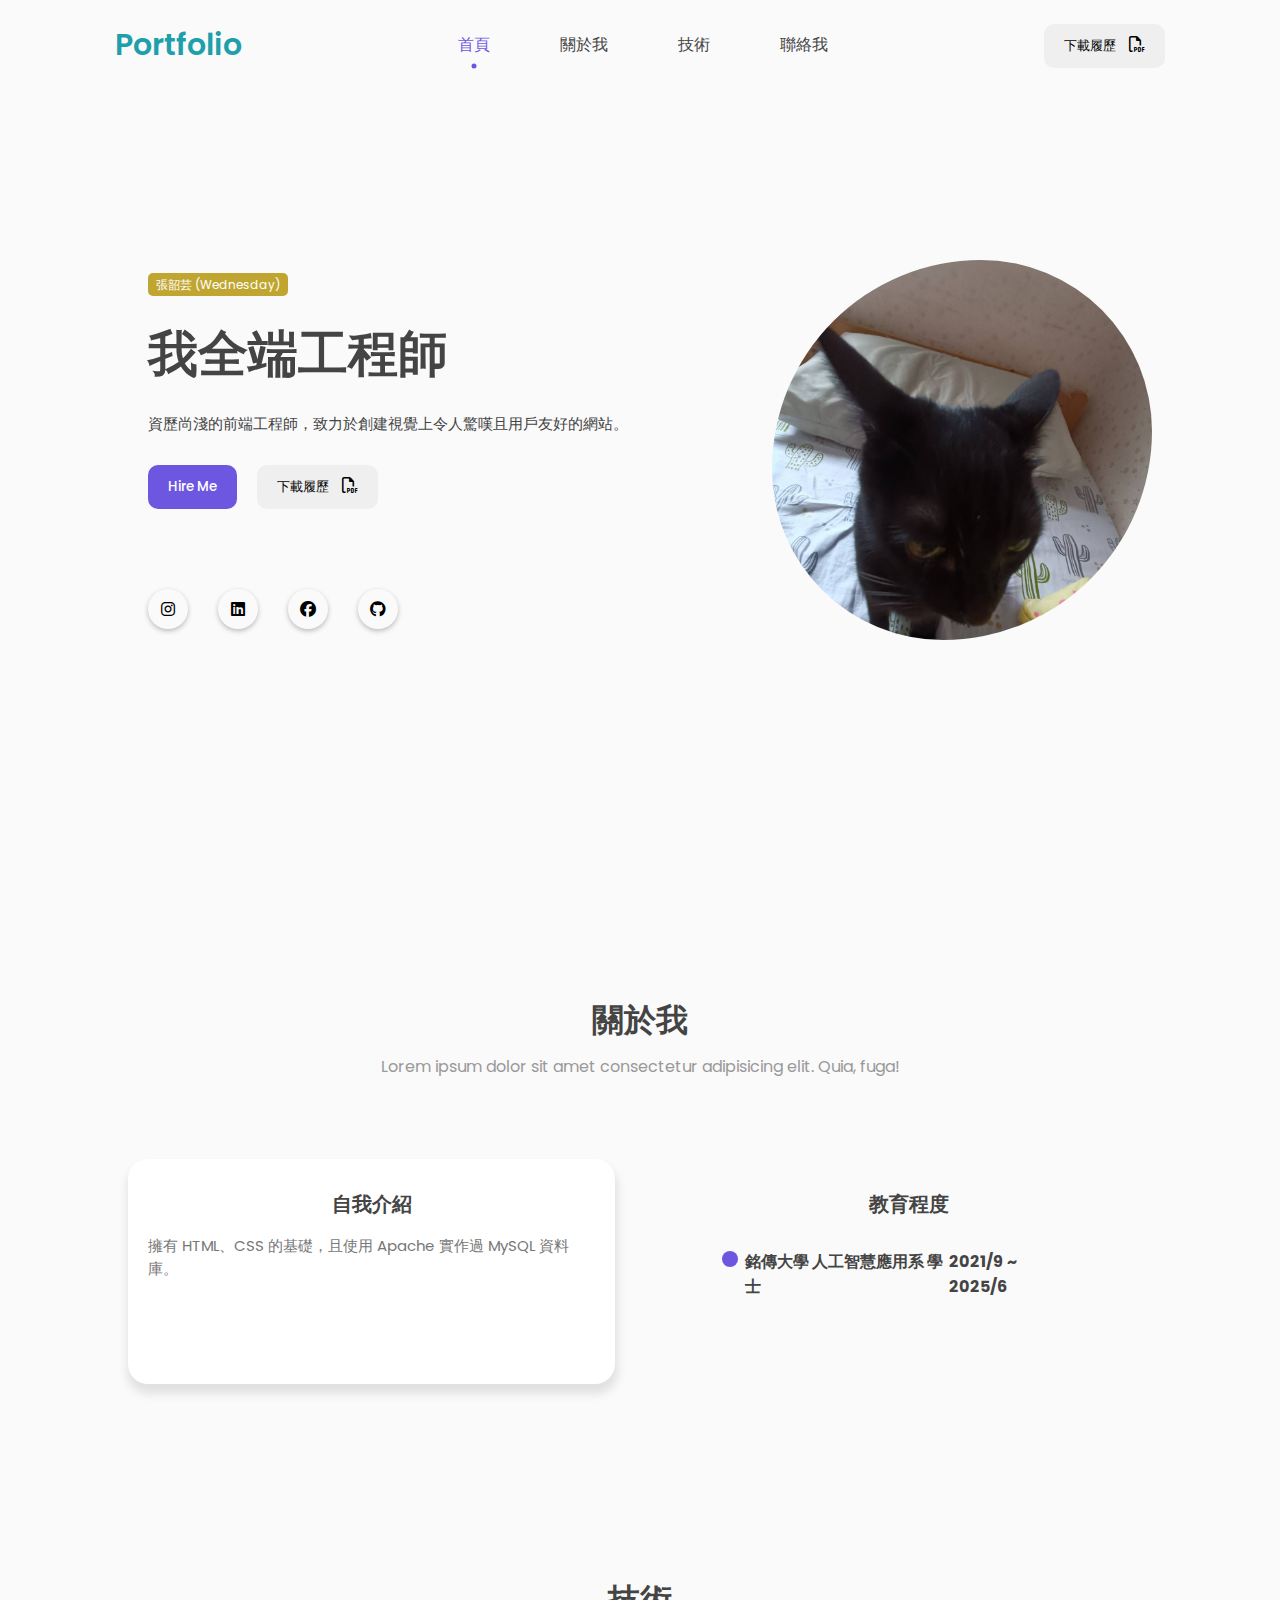
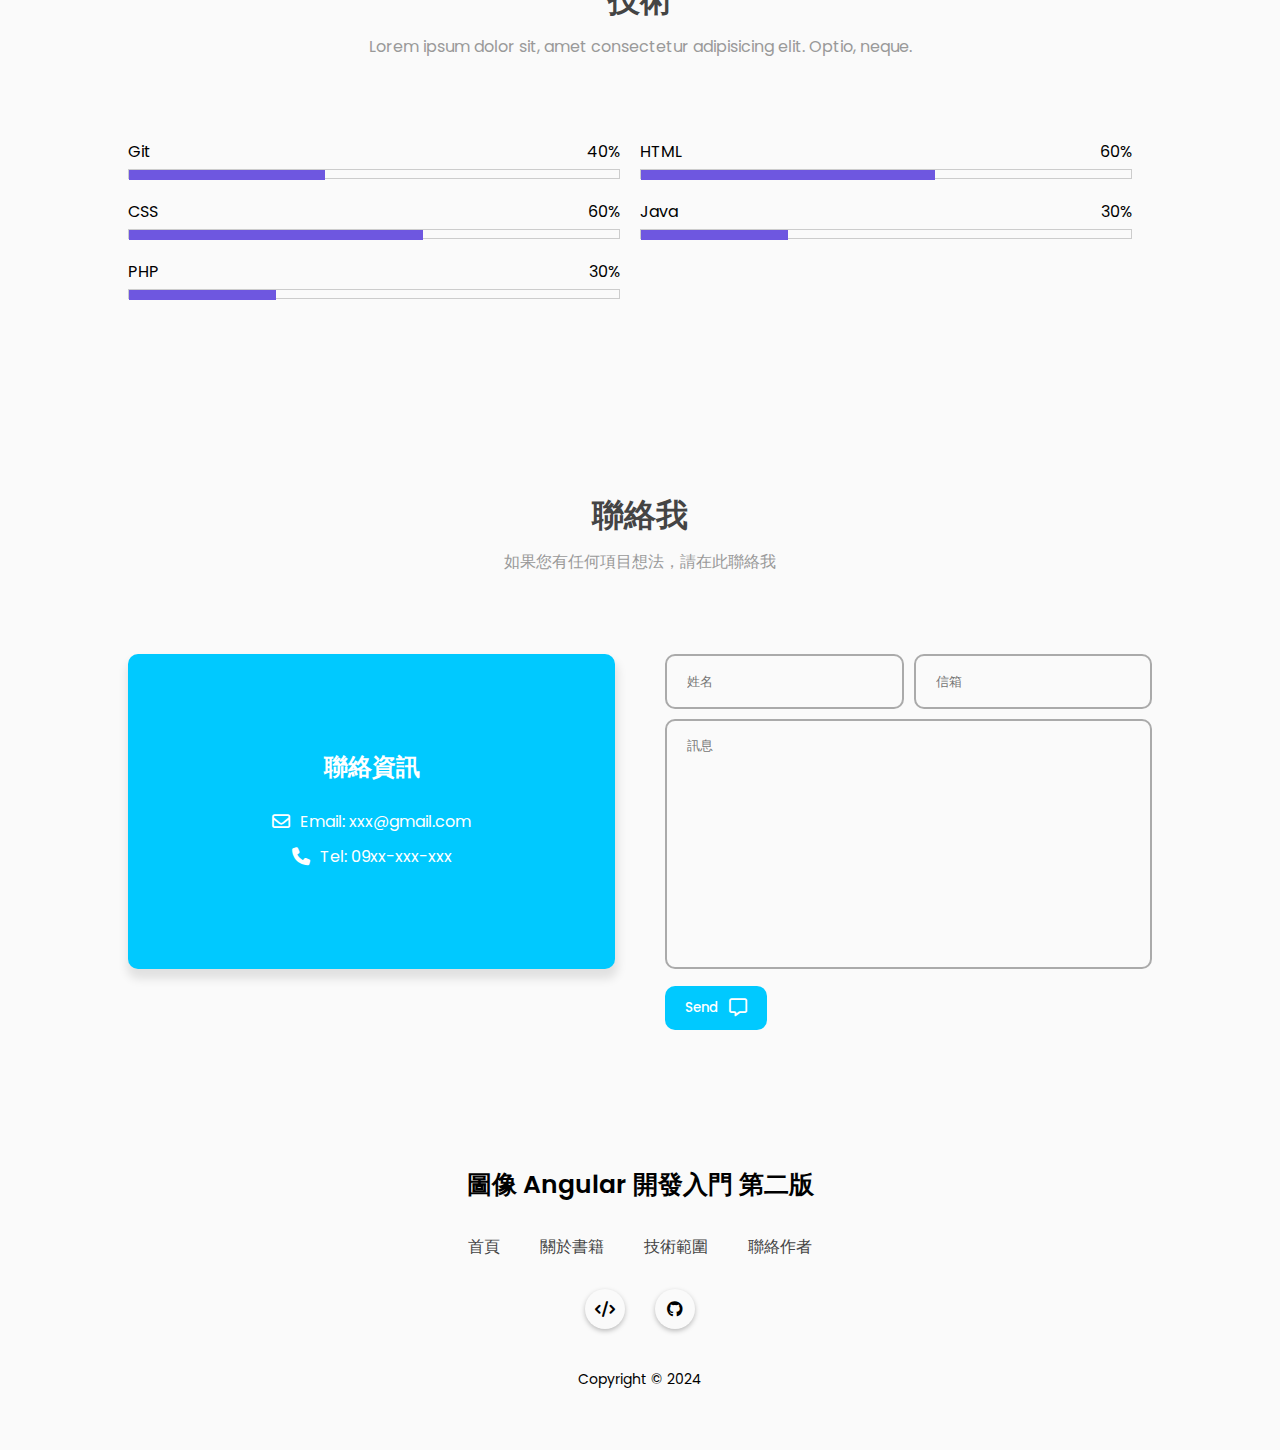
==== commit a924b867: "聯絡我" ====
--- a/src/assets/code/index.html
+++ b/src/assets/code/index.html
@@ -140,22 +140,30 @@
         </section>
         <section id="contact" class="section">
           <div class="top-header">
-            <h1>聯絡作者</h1>
-            <span>Lorem ipsum dolor sit, amet consectetur adipisicing elit. Impedit, inventore?</span>
+            <h1>聯絡我</h1>
+            <span>如果您有任何項目想法，請在此聯絡我</span>
           </div>
           <div class="contact-container">
             <div class="info">
               <div class="contact-info">
                 <h2>聯絡資訊</h2>
-                <div><i class="fa-regular fa-envelope"></i> Email: xxx@gmail.com</div>
-                <div><i class="fa-solid fa-phone"></i> Tel: 09xx-xxx-xxx</div>
+                <p><i class="fa-regular fa-envelope"></i> Email: xxx@gmail.com</p>
+                <p><i class="fa-solid fa-phone"></i> Tel: 09xx-xxx-xxx</p>
               </div>
             </div>
             <div class="form">
-              <input type="text" placeholder="姓名" />
-              <input type="email" placeholder="信箱" />
-              <textarea placeholder="訊息"></textarea>
-              <button type="button" class="btn">Send <i class="fa-regular fa-message"></i></button>
+              <div class="form-control">
+                <div class="form-inputs">
+                  <input type="text" class="input-field" placeholder="姓名" />
+                  <input type="text" class="input-field" placeholder="信箱" />
+                </div>
+                <div class="textarea">
+                  <textarea placeholder="訊息"></textarea>
+                </div>
+                <div class="form-button">
+                  <button class="btn">Send <i class="fa-regular fa-message"></i></button>
+                </div>
+              </div>
             </div>
           </div>
         </section>
--- a/src/assets/code/style.min.css
+++ b/src/assets/code/style.min.css
@@ -1 +1 @@
-@import"https://fonts.googleapis.com/css2?family=Poppins:wght@400;500;600;700&display=swap";nav{position:fixed;display:flex;justify-content:space-between;width:100%;height:90px;line-height:90px;background-color:var(--body-color);padding-inline:9vw;transition:.3s;z-index:100}nav .nav-logo{position:relative}nav .nav-logo span{position:absolute;top:-15px;right:20px;font-size:5em;color:var(--text-color)}nav .nav-name{font-size:30px;font-weight:600;color:var(--text-color-second)}nav ul{display:flex;list-style:none;position:relative}nav ul .nav-link{text-decoration:none;color:var(--text-color);font-weight:500;padding-inline:15px;margin-inline:20px}nav ul .active-link{position:relative;color:var(--first-color);transition:.3}nav ul .active-link::after{content:"";position:absolute;left:50%;bottom:-15px;transform:translate(-50%, -50%);width:5px;height:5px;background-color:var(--first-color);border-radius:50%}.btn{font-weight:500;padding:12px 20px;background-color:#efefef;border:none;border-radius:10px;cursor:pointer;transition:.4s}.btn:hover{background-color:var(--second-color);color:var(--withe-color)}.btn>i{margin-left:10px}.home-text{padding-left:20px;min-height:80vh;width:50%;display:flex;flex-direction:column;justify-content:center}.home-text .home-text-card>span{background-color:var(--third-color);color:var(--white-color);padding:3px 8px;font-size:12px;border-radius:5px}.home-text .home-name{font-size:50px;font-weight:600;color:var(--text-color);margin-block:20px}.home-text .home-text-info{font-size:15px;margin-bottom:30px;color:var(--text-color)}.home-text .home-text-btn{display:flex;gap:20px}.home-text .home-text-btn>.blue-btn{background-color:var(--first-color);color:var(--white-color)}.home-text .home-text-btn>.blue-btn:hover{background-color:var(--first-color-hover)}.home-text .icons{display:flex;margin-top:5em;gap:30px}.home-image{display:flex;justify-content:right;align-items:center;min-height:80vh;width:50%}.home-image .image{margin:auto 0;width:380px;height:380px;border-radius:55% 45% 55% 45%;overflow:hidden}.home-image .image img{width:380px;-o-object-fit:cover;object-fit:cover}.about-container{display:flex;justify-content:space-between;width:100%;gap:50px}.about-container .introduce,.about-container .contents{display:flex;width:50%}.about-container h3{font-size:20px;font-weight:600;color:var(--text-color);margin-bottom:15px}.about-container .card{position:relative;display:flex;align-items:center;flex-direction:column;padding-block:30px 70px;padding-inline:20px;width:100%;background-color:var(--white-color);box-shadow:1px 8px 10px 2px var(--first-shadow-color);border-radius:20px}.about-container .card p{font-size:15px;color:#777}.about-container .education{position:relative;display:flex;align-items:center;flex-direction:column;padding-block:30px 70px;padding-inline:20px;width:100%}.about-container .education .item{width:80%;display:flex;justify-content:space-between;padding:15px;color:var(--text-color);position:relative}.about-container .education .item::before{box-sizing:border-box;content:"";position:absolute;margin-top:2px;left:-8px;width:16px;height:16px;border-radius:50px;background-color:var(--first-color)}.skill-container{display:flex;width:100%;gap:20px;flex-wrap:wrap}.skill-container .skill-item{flex-basis:calc(50% - 20px);display:flex;flex-direction:column;gap:5px}.skill-container .skill-item .skill{display:flex;align-items:center;justify-content:space-between}.skill-container .skill-item .progress-bar-wrap{height:10px;border:1px solid #ccc}.skill-container .skill-item .progress-bar-wrap .progress-bar{height:10px;background-color:var(--first-color)}.contact-container{display:flex;justify-content:space-between;width:100%;gap:50px}.contact-container .info,.contact-container .form{width:50%}.contact-container .contact-info{display:flex;flex-direction:column;justify-content:center;align-items:center;padding:20px 30px;width:100%;height:315px;background-color:var(--third-color);color:var(--white-color);border-radius:10px;gap:10px;box-shadow:1px 8px 10px 2px var(--first-shadow-color)}.contact-container .contact-info>h2{margin-bottom:20px}.contact-container .contact-info i{font-size:18px}.contact-container .form{display:grid;grid-template-columns:repeat(2, 1fr);grid-template-rows:55px 250px 1fr;gap:10px}.contact-container .form input,.contact-container .form textarea{background:rgba(0,0,0,0);border:2px solid #aaa;border-radius:10px;padding:15px 20px;outline:none}.contact-container .form input{padding:15px 20px}.contact-container .form textarea{grid-column:1/3;resize:none}.contact-container .form .btn{margin:0 auto;grid-column:1/3;background-color:var(--third-color);color:var(--white-color)}.contact-container .form .btn i{font-size:18px}footer{display:flex;justify-content:center;align-items:center;flex-direction:column;row-gap:30px;padding-block:40px 60px}footer .top-footer{font-size:25px;font-weight:600}footer .footer-menu{display:flex}footer .footer-menu .menu-item{list-style:none}footer .footer-menu .menu-item a{text-decoration:none;color:var(--text-color);font-weight:500;margin-inline:20px}footer .footer-icons{display:flex;gap:30px}footer .bottom-footer{font-size:14px;margin-top:10px}:root{--body-color: rgb(250, 250, 250);--white-color: rgb(255, 255, 255);--text-color: rgb(68, 68, 68);--text-color-second: rgb(30, 159, 171);--first-color: rgb(110, 87, 224);--first-color-hover: rgb(40, 91, 212);--first-shadow-color: rgba(0, 0, 0, 0.1);--second-color: rgb(0, 201, 255);--third-color: rgb(192, 166, 49)}*{margin:0;padding:0;box-sizing:border-box;font-family:"Poppins",sans-serif}html{scroll-behavior:smooth}::-webkit-scrollbar{width:10px;border-radius:25px}::-webkit-scrollbar-track{background:#f1f1f1}::-webkit-scrollbar-thumb{background:#ccc;border-radius:30px}::-webkit-scrollbar-thumb:hover{background:#bbb}body{background-color:var(--body-color)}body .container{width:100%}*{margin:0;padding:0;box-sizing:border-box}.wrapper{padding-inline:10vw}.wrapper .home-box{position:relative;display:flex;height:100vh;min-height:700px}.wrapper .section{padding-block:6em}.wrapper .section .top-header{text-align:center;margin-bottom:5em}.wrapper .section .top-header h1{font-weight:600;color:var(--text-color);margin-bottom:10px}.wrapper .section .top-header span{color:#999}i{font-size:16px}.icon{display:flex;justify-content:center;align-items:center;width:40px;height:40px;border-radius:50%;box-shadow:0px 2px 5px 0px rgba(0,0,0,.25);cursor:pointer}.icon:hover{color:var(--first-color)}/*# sourceMappingURL=style.min.css.map */+@import"https://fonts.googleapis.com/css2?family=Poppins:wght@400;500;600;700&display=swap";nav{position:fixed;display:flex;justify-content:space-between;width:100%;height:90px;line-height:90px;background-color:var(--body-color);padding-inline:9vw;transition:.3s;z-index:100}nav .nav-logo{position:relative}nav .nav-logo span{position:absolute;top:-15px;right:20px;font-size:5em;color:var(--text-color)}nav .nav-name{font-size:30px;font-weight:600;color:var(--text-color-second)}nav ul{display:flex;list-style:none;position:relative}nav ul .nav-link{text-decoration:none;color:var(--text-color);font-weight:500;padding-inline:15px;margin-inline:20px}nav ul .active-link{position:relative;color:var(--first-color);transition:.3}nav ul .active-link::after{content:"";position:absolute;left:50%;bottom:-15px;transform:translate(-50%, -50%);width:5px;height:5px;background-color:var(--first-color);border-radius:50%}.btn{font-weight:500;padding:12px 20px;background-color:#efefef;border:none;border-radius:10px;cursor:pointer;transition:.4s}.btn:hover{background-color:var(--second-color);color:var(--withe-color)}.btn>i{margin-left:10px}.home-text{padding-left:20px;min-height:80vh;width:50%;display:flex;flex-direction:column;justify-content:center}.home-text .home-text-card>span{background-color:var(--third-color);color:var(--white-color);padding:3px 8px;font-size:12px;border-radius:5px}.home-text .home-name{font-size:50px;font-weight:600;color:var(--text-color);margin-block:20px}.home-text .home-text-info{font-size:15px;margin-bottom:30px;color:var(--text-color)}.home-text .home-text-btn{display:flex;gap:20px}.home-text .home-text-btn>.blue-btn{background-color:var(--first-color);color:var(--white-color)}.home-text .home-text-btn>.blue-btn:hover{background-color:var(--first-color-hover)}.home-text .icons{display:flex;margin-top:5em;gap:30px}.home-image{display:flex;justify-content:right;align-items:center;min-height:80vh;width:50%}.home-image .image{margin:auto 0;width:380px;height:380px;border-radius:55% 45% 55% 45%;overflow:hidden}.home-image .image img{width:380px;-o-object-fit:cover;object-fit:cover}.about-container{display:flex;justify-content:space-between;width:100%;gap:50px}.about-container .introduce,.about-container .contents{display:flex;width:50%}.about-container h3{font-size:20px;font-weight:600;color:var(--text-color);margin-bottom:15px}.about-container .card{position:relative;display:flex;align-items:center;flex-direction:column;padding-block:30px 70px;padding-inline:20px;width:100%;background-color:var(--white-color);box-shadow:1px 8px 10px 2px var(--first-shadow-color);border-radius:20px}.about-container .card p{font-size:15px;color:#777}.about-container .education{position:relative;display:flex;align-items:center;flex-direction:column;padding-block:30px 70px;padding-inline:20px;width:100%}.about-container .education .item{width:80%;display:flex;justify-content:space-between;padding:15px;color:var(--text-color);position:relative}.about-container .education .item::before{box-sizing:border-box;content:"";position:absolute;margin-top:2px;left:-8px;width:16px;height:16px;border-radius:50px;background-color:var(--first-color)}.skill-container{display:flex;width:100%;gap:20px;flex-wrap:wrap}.skill-container .skill-item{flex-basis:calc(50% - 20px);display:flex;flex-direction:column;gap:5px}.skill-container .skill-item .skill{display:flex;align-items:center;justify-content:space-between}.skill-container .skill-item .progress-bar-wrap{height:10px;border:1px solid #ccc}.skill-container .skill-item .progress-bar-wrap .progress-bar{height:10px;background-color:var(--first-color)}.contact-container{display:flex;justify-content:space-between;width:100%;gap:50px}.contact-container .info,.contact-container .form{display:flex;width:50%}.contact-container .contact-info{position:relative;display:flex;flex-direction:column;justify-content:center;align-items:center;padding:20px 30px;width:100%;height:315px;background:var(--second-color);border-radius:10px;box-shadow:1px 8px 10px 2px var(--first-shadow-color);overflow:hidden}.contact-container .contact-info>h2{color:var(--white-color);margin-bottom:20px}.contact-container .contact-info p{display:flex;align-items:center;gap:10px;color:var(--white-color);margin-block:5px}.contact-container .contact-info i{font-size:18px}.contact-container .contact-info::after{background:var(--white-color)}.contact-container .contact-info:hover>h2,.contact-container .contact-info:hover p,.contact-container .contact-info:hover i{color:#777;z-index:2}.contact-container .form-control{display:flex;flex-direction:column;gap:10px;width:100%}.contact-container .form-control .form-inputs{display:flex;gap:10px;width:100%}.contact-container .form-control .input-field{width:50%;height:55px;background:rgba(0,0,0,0);border:2px solid #aaa;border-radius:10px;padding-inline:20px;outline:none}.contact-container .form-control textarea{width:100%;height:250px;background:rgba(0,0,0,0);border:2px solid #aaa;border-radius:10px;padding:15px 20px;outline:none;resize:none}.contact-container .form-control .form-button>.btn{display:flex;align-items:center;justify-content:center;background:var(--second-color);color:var(--white-color)}.contact-container .form-control .form-button>.btn:hover{background:#00b5e7}.contact-container .form-control .form-button i{font-size:18px}footer{display:flex;justify-content:center;align-items:center;flex-direction:column;row-gap:30px;padding-block:40px 60px}footer .top-footer{font-size:25px;font-weight:600}footer .footer-menu{display:flex}footer .footer-menu .menu-item{list-style:none}footer .footer-menu .menu-item a{text-decoration:none;color:var(--text-color);font-weight:500;margin-inline:20px}footer .footer-icons{display:flex;gap:30px}footer .bottom-footer{font-size:14px;margin-top:10px}:root{--body-color: rgb(250, 250, 250);--white-color: rgb(255, 255, 255);--text-color: rgb(68, 68, 68);--text-color-second: rgb(30, 159, 171);--first-color: rgb(110, 87, 224);--first-color-hover: rgb(40, 91, 212);--first-shadow-color: rgba(0, 0, 0, 0.1);--second-color: rgb(0, 201, 255);--third-color: rgb(192, 166, 49)}*{margin:0;padding:0;box-sizing:border-box;font-family:"Poppins",sans-serif}html{scroll-behavior:smooth}::-webkit-scrollbar{width:10px;border-radius:25px}::-webkit-scrollbar-track{background:#f1f1f1}::-webkit-scrollbar-thumb{background:#ccc;border-radius:30px}::-webkit-scrollbar-thumb:hover{background:#bbb}body{background-color:var(--body-color)}body .container{width:100%}*{margin:0;padding:0;box-sizing:border-box}.wrapper{padding-inline:10vw}.wrapper .home-box{position:relative;display:flex;height:100vh;min-height:700px}.wrapper .section{padding-block:6em}.wrapper .section .top-header{text-align:center;margin-bottom:5em}.wrapper .section .top-header h1{font-weight:600;color:var(--text-color);margin-bottom:10px}.wrapper .section .top-header span{color:#999}i{font-size:16px}.icon{display:flex;justify-content:center;align-items:center;width:40px;height:40px;border-radius:50%;box-shadow:0px 2px 5px 0px rgba(0,0,0,.25);cursor:pointer}.icon:hover{color:var(--first-color)}/*# sourceMappingURL=style.min.css.map */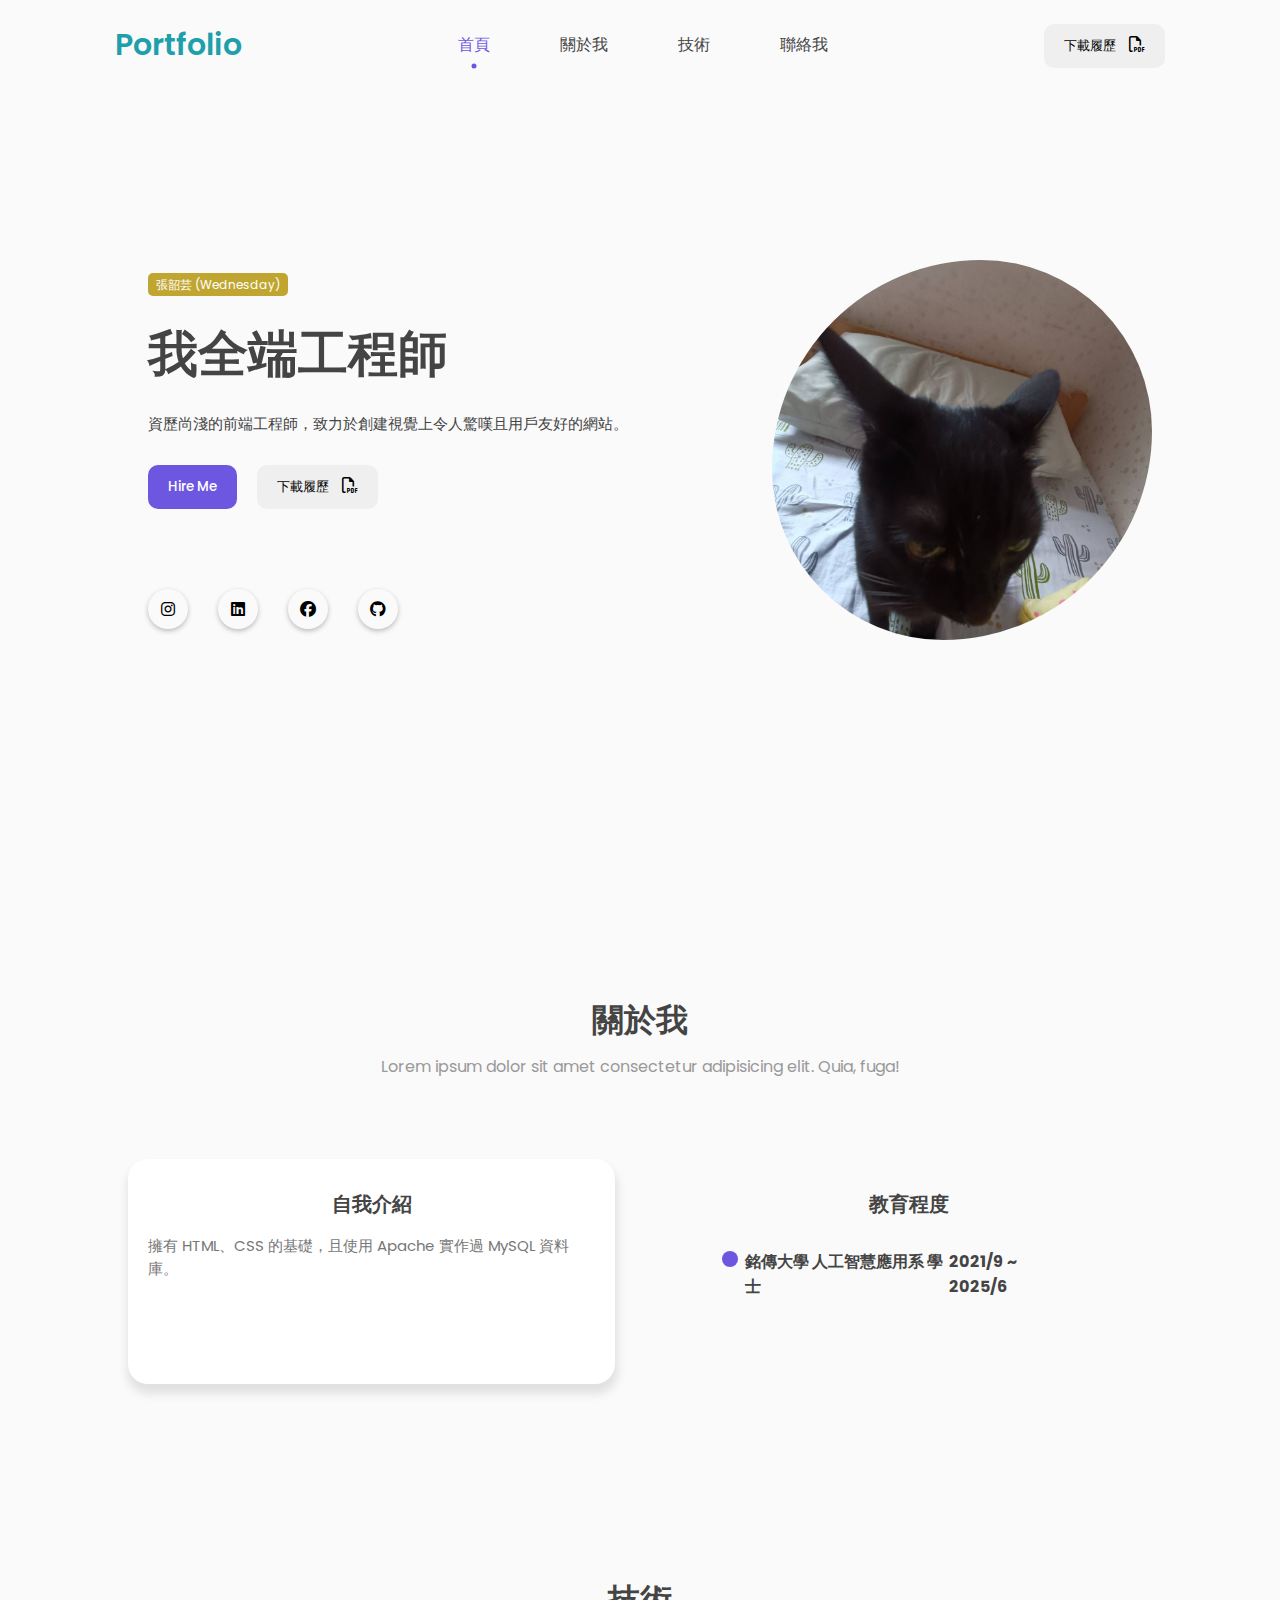
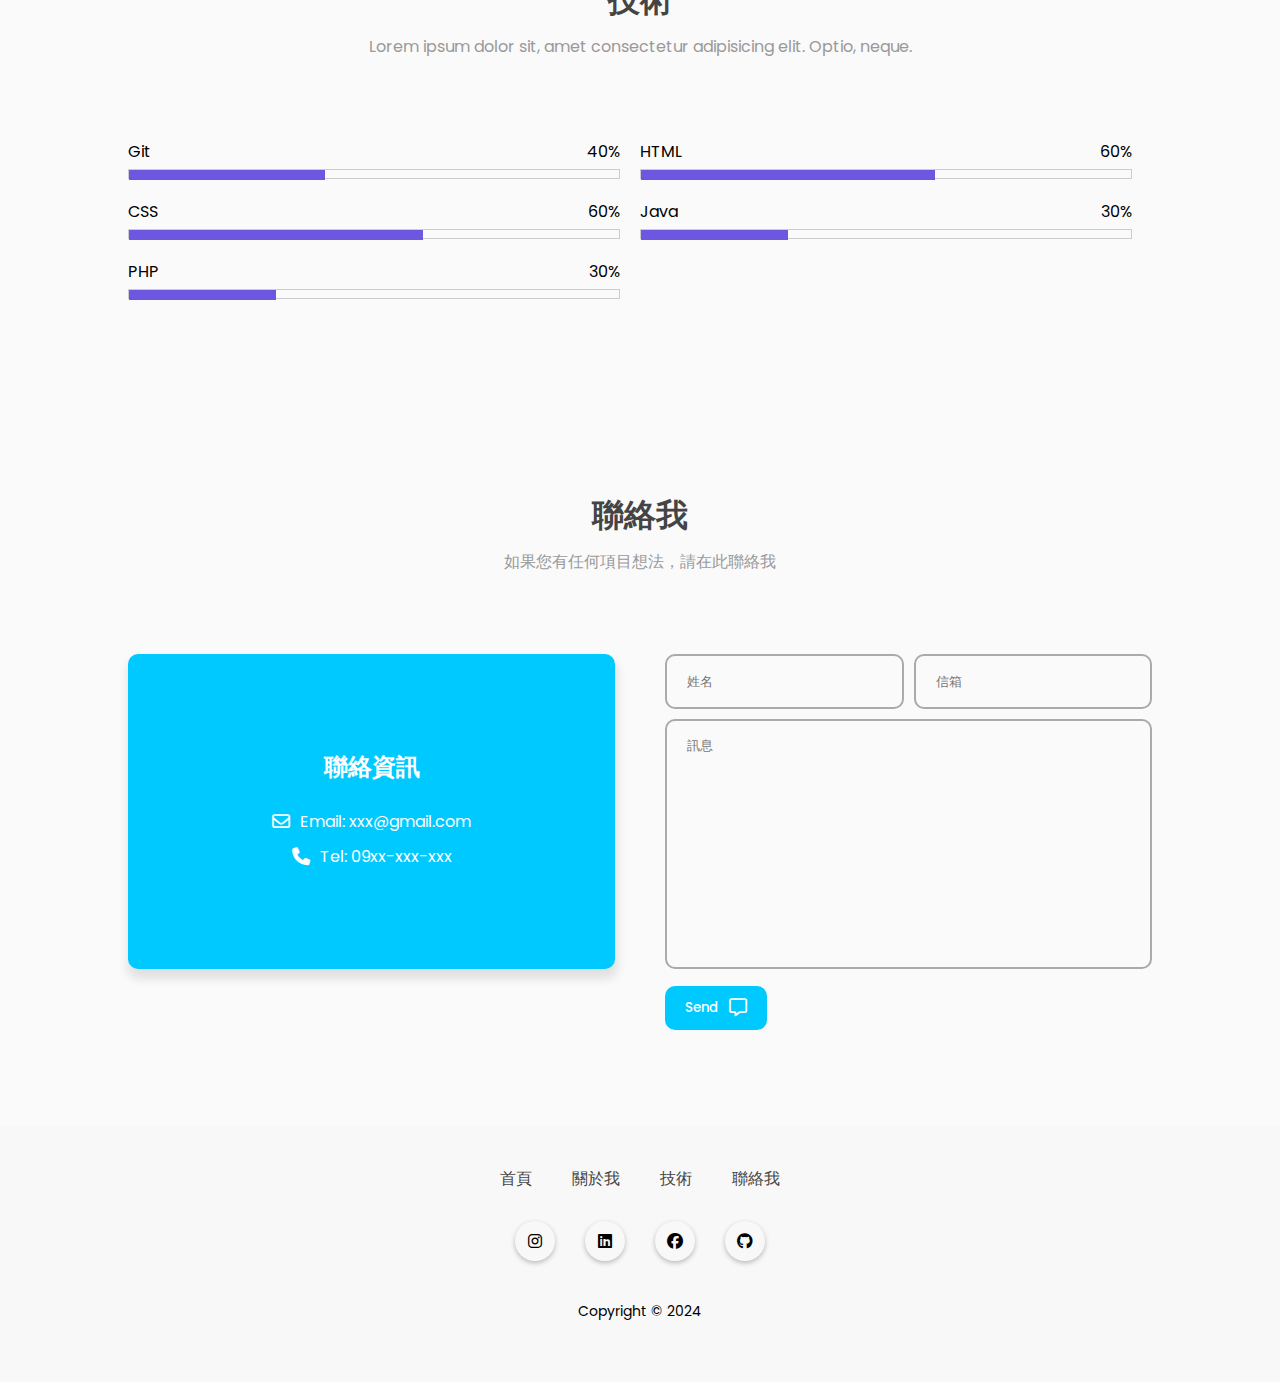
==== commit 49fb222e: "footer" ====
--- a/src/assets/code/index.html
+++ b/src/assets/code/index.html
@@ -169,26 +169,31 @@
         </section>
       </main>
       <footer>
-        <div class="top-footer">圖像 Angular 開發入門 第二版</div>
-        <ul class="footer-menu">
-          <li class="menu-item">
-            <a href="#home">首頁</a>
-          </li>
-          <li class="menu-item">
-            <a href="#about">關於書籍</a>
-          </li>
-          <li class="menu-item">
-            <a href="#skill">技術範圍</a>
-          </li>
-          <li class="menu-item">
-            <a href="#contact">聯絡作者</a>
-          </li>
-        </ul>
+        <div class="top-footer">
+          <ul class="footer-menu">
+            <li class="menu-item">
+              <a href="#home">首頁</a>
+            </li>
+            <li class="menu-item">
+              <a href="#about">關於我</a>
+            </li>
+            <li class="menu-item">
+              <a href="#skill">技術</a>
+            </li>
+            <li class="menu-item">
+              <a href="#contact">聯絡我</a>
+            </li>
+          </ul>
+        </div>
         <div class="footer-icons">
-          <div class="icon"><i class="fa-solid fa-code"></i></div>
+          <div class="icon"><i class="fa-brands fa-instagram"></i></div>
+          <div class="icon"><i class="fa-brands fa-linkedin"></i></div>
+          <div class="icon"><i class="fa-brands fa-facebook"></i></div>
           <div class="icon"><i class="fa-brands fa-github"></i></div>
         </div>
-        <div class="bottom-footer">Copyright &copy; 2024</div>
+        <div class="bottom-footer">
+          <p>Copyright &copy; 2024</p>
+        </div>
       </footer>
     </div>
     <script src="./main.js"></script>
--- a/src/assets/code/style.min.css
+++ b/src/assets/code/style.min.css
@@ -1 +1 @@
-@import"https://fonts.googleapis.com/css2?family=Poppins:wght@400;500;600;700&display=swap";nav{position:fixed;display:flex;justify-content:space-between;width:100%;height:90px;line-height:90px;background-color:var(--body-color);padding-inline:9vw;transition:.3s;z-index:100}nav .nav-logo{position:relative}nav .nav-logo span{position:absolute;top:-15px;right:20px;font-size:5em;color:var(--text-color)}nav .nav-name{font-size:30px;font-weight:600;color:var(--text-color-second)}nav ul{display:flex;list-style:none;position:relative}nav ul .nav-link{text-decoration:none;color:var(--text-color);font-weight:500;padding-inline:15px;margin-inline:20px}nav ul .active-link{position:relative;color:var(--first-color);transition:.3}nav ul .active-link::after{content:"";position:absolute;left:50%;bottom:-15px;transform:translate(-50%, -50%);width:5px;height:5px;background-color:var(--first-color);border-radius:50%}.btn{font-weight:500;padding:12px 20px;background-color:#efefef;border:none;border-radius:10px;cursor:pointer;transition:.4s}.btn:hover{background-color:var(--second-color);color:var(--withe-color)}.btn>i{margin-left:10px}.home-text{padding-left:20px;min-height:80vh;width:50%;display:flex;flex-direction:column;justify-content:center}.home-text .home-text-card>span{background-color:var(--third-color);color:var(--white-color);padding:3px 8px;font-size:12px;border-radius:5px}.home-text .home-name{font-size:50px;font-weight:600;color:var(--text-color);margin-block:20px}.home-text .home-text-info{font-size:15px;margin-bottom:30px;color:var(--text-color)}.home-text .home-text-btn{display:flex;gap:20px}.home-text .home-text-btn>.blue-btn{background-color:var(--first-color);color:var(--white-color)}.home-text .home-text-btn>.blue-btn:hover{background-color:var(--first-color-hover)}.home-text .icons{display:flex;margin-top:5em;gap:30px}.home-image{display:flex;justify-content:right;align-items:center;min-height:80vh;width:50%}.home-image .image{margin:auto 0;width:380px;height:380px;border-radius:55% 45% 55% 45%;overflow:hidden}.home-image .image img{width:380px;-o-object-fit:cover;object-fit:cover}.about-container{display:flex;justify-content:space-between;width:100%;gap:50px}.about-container .introduce,.about-container .contents{display:flex;width:50%}.about-container h3{font-size:20px;font-weight:600;color:var(--text-color);margin-bottom:15px}.about-container .card{position:relative;display:flex;align-items:center;flex-direction:column;padding-block:30px 70px;padding-inline:20px;width:100%;background-color:var(--white-color);box-shadow:1px 8px 10px 2px var(--first-shadow-color);border-radius:20px}.about-container .card p{font-size:15px;color:#777}.about-container .education{position:relative;display:flex;align-items:center;flex-direction:column;padding-block:30px 70px;padding-inline:20px;width:100%}.about-container .education .item{width:80%;display:flex;justify-content:space-between;padding:15px;color:var(--text-color);position:relative}.about-container .education .item::before{box-sizing:border-box;content:"";position:absolute;margin-top:2px;left:-8px;width:16px;height:16px;border-radius:50px;background-color:var(--first-color)}.skill-container{display:flex;width:100%;gap:20px;flex-wrap:wrap}.skill-container .skill-item{flex-basis:calc(50% - 20px);display:flex;flex-direction:column;gap:5px}.skill-container .skill-item .skill{display:flex;align-items:center;justify-content:space-between}.skill-container .skill-item .progress-bar-wrap{height:10px;border:1px solid #ccc}.skill-container .skill-item .progress-bar-wrap .progress-bar{height:10px;background-color:var(--first-color)}.contact-container{display:flex;justify-content:space-between;width:100%;gap:50px}.contact-container .info,.contact-container .form{display:flex;width:50%}.contact-container .contact-info{position:relative;display:flex;flex-direction:column;justify-content:center;align-items:center;padding:20px 30px;width:100%;height:315px;background:var(--second-color);border-radius:10px;box-shadow:1px 8px 10px 2px var(--first-shadow-color);overflow:hidden}.contact-container .contact-info>h2{color:var(--white-color);margin-bottom:20px}.contact-container .contact-info p{display:flex;align-items:center;gap:10px;color:var(--white-color);margin-block:5px}.contact-container .contact-info i{font-size:18px}.contact-container .contact-info::after{background:var(--white-color)}.contact-container .contact-info:hover>h2,.contact-container .contact-info:hover p,.contact-container .contact-info:hover i{color:#777;z-index:2}.contact-container .form-control{display:flex;flex-direction:column;gap:10px;width:100%}.contact-container .form-control .form-inputs{display:flex;gap:10px;width:100%}.contact-container .form-control .input-field{width:50%;height:55px;background:rgba(0,0,0,0);border:2px solid #aaa;border-radius:10px;padding-inline:20px;outline:none}.contact-container .form-control textarea{width:100%;height:250px;background:rgba(0,0,0,0);border:2px solid #aaa;border-radius:10px;padding:15px 20px;outline:none;resize:none}.contact-container .form-control .form-button>.btn{display:flex;align-items:center;justify-content:center;background:var(--second-color);color:var(--white-color)}.contact-container .form-control .form-button>.btn:hover{background:#00b5e7}.contact-container .form-control .form-button i{font-size:18px}footer{display:flex;justify-content:center;align-items:center;flex-direction:column;row-gap:30px;padding-block:40px 60px}footer .top-footer{font-size:25px;font-weight:600}footer .footer-menu{display:flex}footer .footer-menu .menu-item{list-style:none}footer .footer-menu .menu-item a{text-decoration:none;color:var(--text-color);font-weight:500;margin-inline:20px}footer .footer-icons{display:flex;gap:30px}footer .bottom-footer{font-size:14px;margin-top:10px}:root{--body-color: rgb(250, 250, 250);--white-color: rgb(255, 255, 255);--text-color: rgb(68, 68, 68);--text-color-second: rgb(30, 159, 171);--first-color: rgb(110, 87, 224);--first-color-hover: rgb(40, 91, 212);--first-shadow-color: rgba(0, 0, 0, 0.1);--second-color: rgb(0, 201, 255);--third-color: rgb(192, 166, 49)}*{margin:0;padding:0;box-sizing:border-box;font-family:"Poppins",sans-serif}html{scroll-behavior:smooth}::-webkit-scrollbar{width:10px;border-radius:25px}::-webkit-scrollbar-track{background:#f1f1f1}::-webkit-scrollbar-thumb{background:#ccc;border-radius:30px}::-webkit-scrollbar-thumb:hover{background:#bbb}body{background-color:var(--body-color)}body .container{width:100%}*{margin:0;padding:0;box-sizing:border-box}.wrapper{padding-inline:10vw}.wrapper .home-box{position:relative;display:flex;height:100vh;min-height:700px}.wrapper .section{padding-block:6em}.wrapper .section .top-header{text-align:center;margin-bottom:5em}.wrapper .section .top-header h1{font-weight:600;color:var(--text-color);margin-bottom:10px}.wrapper .section .top-header span{color:#999}i{font-size:16px}.icon{display:flex;justify-content:center;align-items:center;width:40px;height:40px;border-radius:50%;box-shadow:0px 2px 5px 0px rgba(0,0,0,.25);cursor:pointer}.icon:hover{color:var(--first-color)}/*# sourceMappingURL=style.min.css.map */+@import"https://fonts.googleapis.com/css2?family=Poppins:wght@400;500;600;700&display=swap";nav{position:fixed;display:flex;justify-content:space-between;width:100%;height:90px;line-height:90px;background-color:var(--body-color);padding-inline:9vw;transition:.3s;z-index:100}nav .nav-logo{position:relative}nav .nav-logo span{position:absolute;top:-15px;right:20px;font-size:5em;color:var(--text-color)}nav .nav-name{font-size:30px;font-weight:600;color:var(--text-color-second)}nav ul{display:flex;list-style:none;position:relative}nav ul .nav-link{text-decoration:none;color:var(--text-color);font-weight:500;padding-inline:15px;margin-inline:20px}nav ul .active-link{position:relative;color:var(--first-color);transition:.3}nav ul .active-link::after{content:"";position:absolute;left:50%;bottom:-15px;transform:translate(-50%, -50%);width:5px;height:5px;background-color:var(--first-color);border-radius:50%}.btn{font-weight:500;padding:12px 20px;background-color:#efefef;border:none;border-radius:10px;cursor:pointer;transition:.4s}.btn:hover{background-color:var(--second-color);color:var(--withe-color)}.btn>i{margin-left:10px}.home-text{padding-left:20px;min-height:80vh;width:50%;display:flex;flex-direction:column;justify-content:center}.home-text .home-text-card>span{background-color:var(--third-color);color:var(--white-color);padding:3px 8px;font-size:12px;border-radius:5px}.home-text .home-name{font-size:50px;font-weight:600;color:var(--text-color);margin-block:20px}.home-text .home-text-info{font-size:15px;margin-bottom:30px;color:var(--text-color)}.home-text .home-text-btn{display:flex;gap:20px}.home-text .home-text-btn>.blue-btn{background-color:var(--first-color);color:var(--white-color)}.home-text .home-text-btn>.blue-btn:hover{background-color:var(--first-color-hover)}.home-text .icons{display:flex;margin-top:5em;gap:30px}.home-image{display:flex;justify-content:right;align-items:center;min-height:80vh;width:50%}.home-image .image{margin:auto 0;width:380px;height:380px;border-radius:55% 45% 55% 45%;overflow:hidden}.home-image .image img{width:380px;-o-object-fit:cover;object-fit:cover}.about-container{display:flex;justify-content:space-between;width:100%;gap:50px}.about-container .introduce,.about-container .contents{display:flex;width:50%}.about-container h3{font-size:20px;font-weight:600;color:var(--text-color);margin-bottom:15px}.about-container .card{position:relative;display:flex;align-items:center;flex-direction:column;padding-block:30px 70px;padding-inline:20px;width:100%;background-color:var(--white-color);box-shadow:1px 8px 10px 2px var(--first-shadow-color);border-radius:20px}.about-container .card p{font-size:15px;color:#777}.about-container .education{position:relative;display:flex;align-items:center;flex-direction:column;padding-block:30px 70px;padding-inline:20px;width:100%}.about-container .education .item{width:80%;display:flex;justify-content:space-between;padding:15px;color:var(--text-color);position:relative}.about-container .education .item::before{box-sizing:border-box;content:"";position:absolute;margin-top:2px;left:-8px;width:16px;height:16px;border-radius:50px;background-color:var(--first-color)}.skill-container{display:flex;width:100%;gap:20px;flex-wrap:wrap}.skill-container .skill-item{flex-basis:calc(50% - 20px);display:flex;flex-direction:column;gap:5px}.skill-container .skill-item .skill{display:flex;align-items:center;justify-content:space-between}.skill-container .skill-item .progress-bar-wrap{height:10px;border:1px solid #ccc}.skill-container .skill-item .progress-bar-wrap .progress-bar{height:10px;background-color:var(--first-color)}.contact-container{display:flex;justify-content:space-between;width:100%;gap:50px}.contact-container .info,.contact-container .form{display:flex;width:50%}.contact-container .contact-info{position:relative;display:flex;flex-direction:column;justify-content:center;align-items:center;padding:20px 30px;width:100%;height:315px;background:var(--second-color);border-radius:10px;box-shadow:1px 8px 10px 2px var(--first-shadow-color);overflow:hidden}.contact-container .contact-info>h2{color:var(--white-color);margin-bottom:20px}.contact-container .contact-info p{display:flex;align-items:center;gap:10px;color:var(--white-color);margin-block:5px}.contact-container .contact-info i{font-size:18px}.contact-container .contact-info::after{background:var(--white-color)}.contact-container .contact-info:hover>h2,.contact-container .contact-info:hover p,.contact-container .contact-info:hover i{color:#777;z-index:2}.contact-container .form-control{display:flex;flex-direction:column;gap:10px;width:100%}.contact-container .form-control .form-inputs{display:flex;gap:10px;width:100%}.contact-container .form-control .input-field{width:50%;height:55px;background:rgba(0,0,0,0);border:2px solid #aaa;border-radius:10px;padding-inline:20px;outline:none}.contact-container .form-control textarea{width:100%;height:250px;background:rgba(0,0,0,0);border:2px solid #aaa;border-radius:10px;padding:15px 20px;outline:none;resize:none}.contact-container .form-control .form-button>.btn{display:flex;align-items:center;justify-content:center;background:var(--second-color);color:var(--white-color)}.contact-container .form-control .form-button>.btn:hover{background:#00b5e7}.contact-container .form-control .form-button i{font-size:18px}footer{display:flex;justify-content:center;align-items:center;flex-direction:column;row-gap:30px;background:#f8f8f8;padding-block:40px 60px}footer .top-footer .footer-menu{display:flex}footer .top-footer .footer-menu .menu-item{list-style:none}footer .top-footer .footer-menu .menu-item a{text-decoration:none;color:var(--text-color);font-weight:500;margin-inline:20px}footer .footer-icons{display:flex;gap:30px}footer .bottom-footer{font-size:14px;margin-top:10px}:root{--body-color: rgb(250, 250, 250);--white-color: rgb(255, 255, 255);--text-color: rgb(68, 68, 68);--text-color-second: rgb(30, 159, 171);--first-color: rgb(110, 87, 224);--first-color-hover: rgb(40, 91, 212);--first-shadow-color: rgba(0, 0, 0, 0.1);--second-color: rgb(0, 201, 255);--third-color: rgb(192, 166, 49)}*{margin:0;padding:0;box-sizing:border-box;font-family:"Poppins",sans-serif}html{scroll-behavior:smooth}::-webkit-scrollbar{width:10px;border-radius:25px}::-webkit-scrollbar-track{background:#f1f1f1}::-webkit-scrollbar-thumb{background:#ccc;border-radius:30px}::-webkit-scrollbar-thumb:hover{background:#bbb}body{background-color:var(--body-color)}body .container{width:100%}*{margin:0;padding:0;box-sizing:border-box}.wrapper{padding-inline:10vw}.wrapper .home-box{position:relative;display:flex;height:100vh;min-height:700px}.wrapper .section{padding-block:6em}.wrapper .section .top-header{text-align:center;margin-bottom:5em}.wrapper .section .top-header h1{font-weight:600;color:var(--text-color);margin-bottom:10px}.wrapper .section .top-header span{color:#999}i{font-size:16px}.icon{display:flex;justify-content:center;align-items:center;width:40px;height:40px;border-radius:50%;box-shadow:0px 2px 5px 0px rgba(0,0,0,.25);cursor:pointer}.icon:hover{color:var(--first-color)}/*# sourceMappingURL=style.min.css.map */